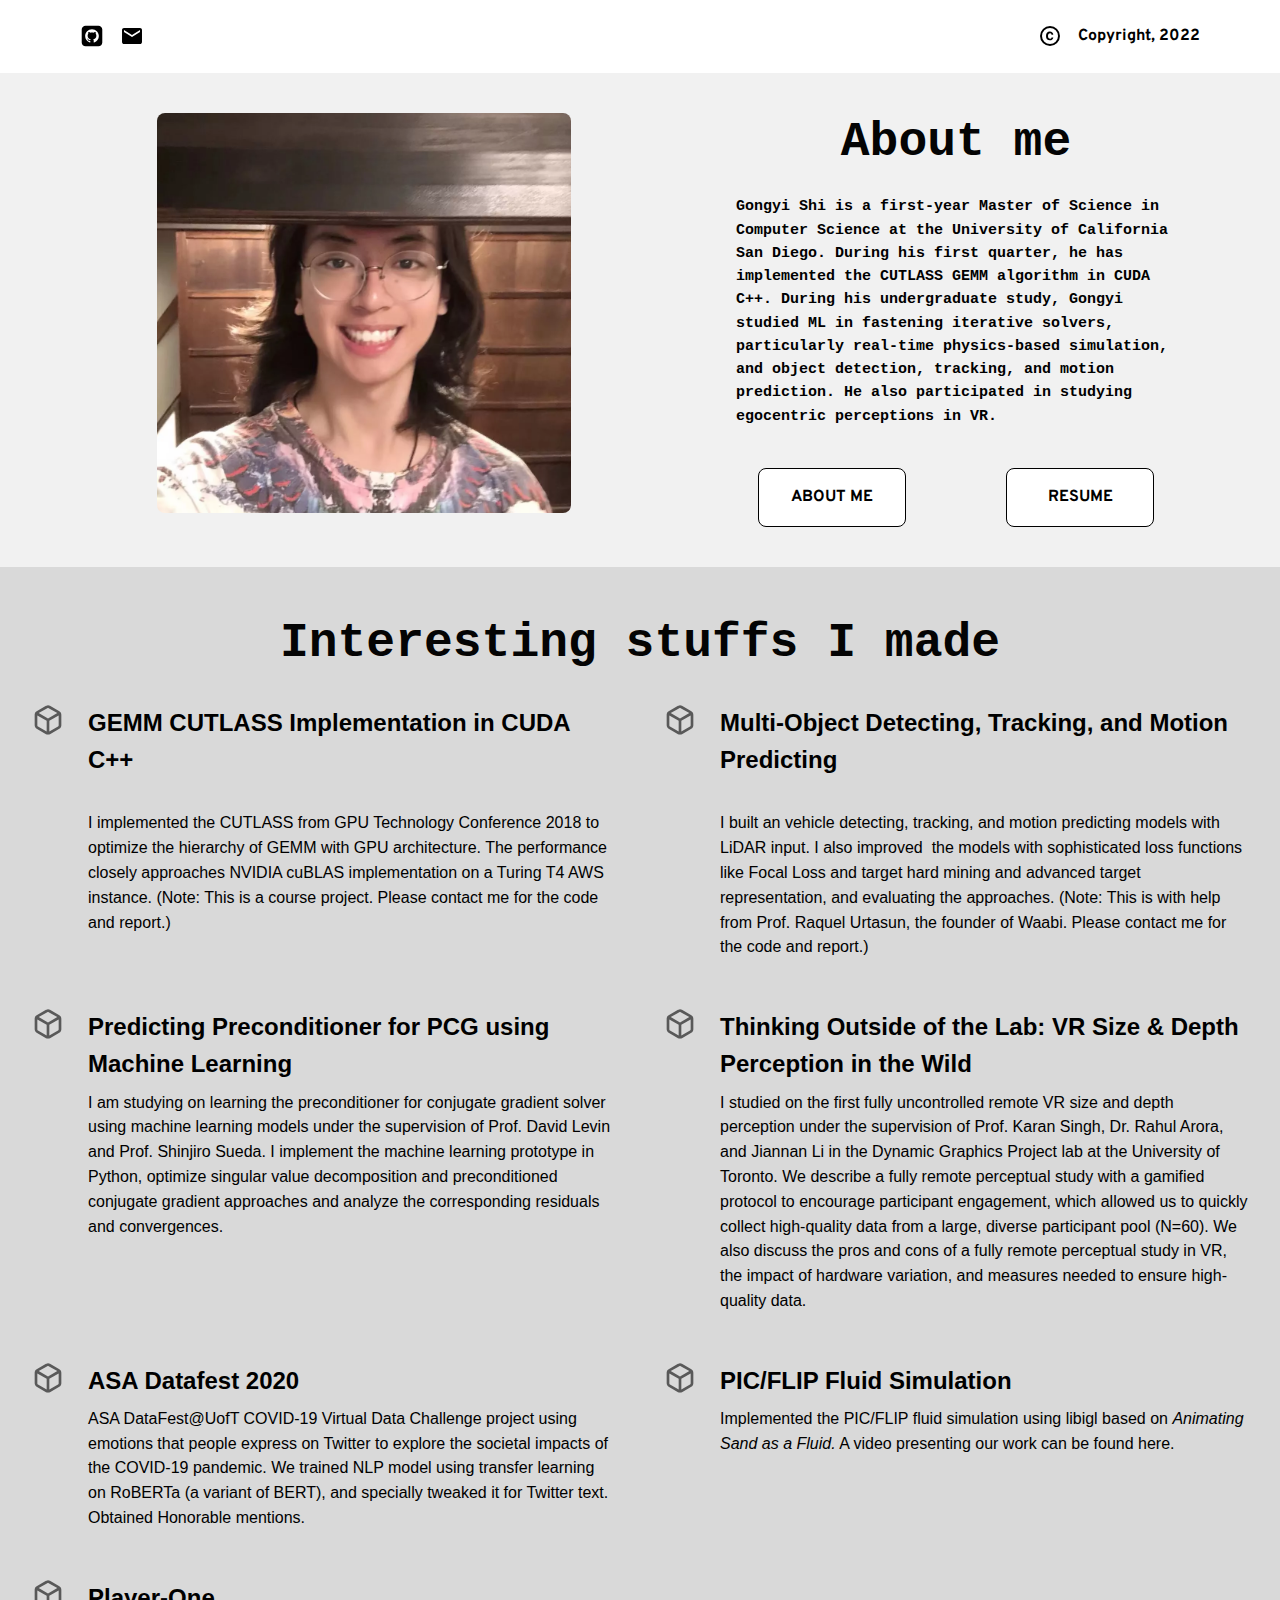
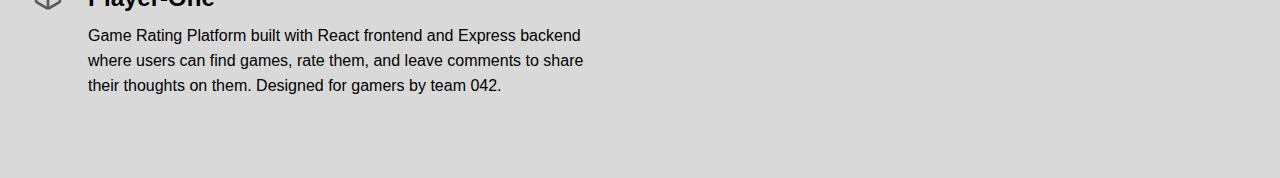
==== index.html @ 6ad854e3 "Update index.html" ====
<!DOCTYPE html>

<html lang="en">
  <head>
    <title>Gongyi Shi's Personal Site</title>
    <meta property="og:title" content="Gongyi Shi's Personal Site" />

    <meta name="viewport" content="width=device-width, initial-scale=1.0" />
    <meta charset="utf-8" />
    <meta property="twitter:card" content="summary_large_image" />
    <style>
      html {  line-height: 1.15;}body {  margin: 0;}* {  box-sizing: border-box;  border-width: 0;  border-style: solid;}p,li,ul,pre,div,h1,h2,h3,h4,h5,h6 {  margin: 0;  padding: 0;}button,input,optgroup,select,textarea {  font-family: inherit;  font-size: 100%;  line-height: 1.15;  margin: 0;}button,select {  text-transform: none;}button,[type="button"],[type="reset"],[type="submit"] {  -webkit-appearance: button;}button::-moz-focus-inner,[type="button"]::-moz-focus-inner,[type="reset"]::-moz-focus-inner,[type="submit"]::-moz-focus-inner {  border-style: none;  padding: 0;}button:-moz-focus,[type="button"]:-moz-focus,[type="reset"]:-moz-focus,[type="submit"]:-moz-focus {  outline: 1px dotted ButtonText;}a {  color: inherit;  text-decoration: inherit;}input {  padding: 2px 4px;}img {  display: block;}
    </style>
    <style>
      html {
        font-family: Arial;
        font-size: 16px;
      }

      body {
        font-weight: 400;
        font-style:normal;
        text-decoration: none;
        text-transform: none;
        letter-spacing: normal;
        line-height: 1.55;
        color: var(--dl-color-gray-black);
        background-color: var(--dl-color-gray-white);

      }
    </style>
    <link
      rel="stylesheet"
      href="https://fonts.googleapis.com/css2?family=Open+Sans:ital,wght@0,300;0,400;0,600;0,700;0,800;1,300;1,400;1,600;1,700;1,800&display=swap"
    />
    <link
      rel="stylesheet"
      href="https://fonts.googleapis.com/css2?family=Playfair+Display:ital,wght@0,400;0,500;0,600;0,700;0,800;0,900;1,400;1,500;1,600;1,700;1,800;1,900&display=swap"
    />
    <link
      rel="stylesheet"
      href="https://fonts.googleapis.com/css2?family=Overpass:ital,wght@0,100;0,200;0,300;0,400;0,600;0,700;0,800;0,900;1,100;1,200;1,300;1,400;1,600;1,700;1,800;1,900&display=swap"
    />
    <link rel="stylesheet" href="./style.css" />
  </head>
  <body>
    <div>
      <link href="./home.css" rel="stylesheet" />
      <div class="home-header-container">
        <div class="home-header">
          <div class="home-social-links">
            <a
              href="https://github.com/koichishi"
              target="_blank"
              rel="noreferrer noopener"
              class="home-link"
            >
              <svg viewBox="0 0 877.7142857142857 1024" class="home-icon">
                <path
                  d="M296.571 685.714v0c1.143-1.714 0.571-5.143-1.714-7.429-2.857-2.286-6.286-2.857-8-1.143-1.143 1.714-0.571 5.143 1.714 7.429 2.857 2.286 6.286 2.857 8 1.143zM280.571 662.286c-1.714-2.286-4.571-3.429-6.857-2.286-1.714 1.143-1.714 4.571 0 6.857 2.286 2.857 5.143 4 6.857 2.857v0c1.714-1.143 1.714-4.571 0-7.429zM257.143 639.429v0c0.571-1.143-0.571-3.429-2.857-4.571-1.714-0.571-4-0.571-4.571 1.143-1.143 1.714 0 3.429 2.286 4.571 2.286 0.571 4.571 0.571 5.143-1.143zM269.143 652.571v0c1.143-1.143 1.143-4-1.143-5.714-1.714-2.286-4.571-2.857-5.714-1.714-1.714 1.714-1.143 4 0.571 6.286 1.714 1.714 4.571 2.857 6.286 1.143zM318.286 695.429v0c0.571-2.286-1.714-5.143-5.143-6.286s-6.286 0-7.429 2.286c-0.571 2.286 1.714 5.143 5.143 6.286s6.286 0 7.429-2.286zM342.286 697.143v0c0-2.286-2.857-4.571-6.857-4.571-3.429 0-5.714 2.286-5.714 4.571s2.857 4.571 6.286 4.571 6.286-2.286 6.286-4.571zM364.571 693.143v0c-0.571-2.286-4-3.429-7.429-2.857s-5.714 2.857-5.143 5.143 3.429 4 6.857 3.429 5.714-3.429 5.714-5.714zM731.429 512c0-161.714-130.857-292.571-292.571-292.571s-292.571 130.857-292.571 292.571c0 129.143 84 238.857 200 277.714 14.857 2.857 20-6.286 20-14.286 0-6.857 0-29.714-0.571-54.286 0 0-81.143 17.714-98.286-34.857 0 0-13.143-33.714-32.571-42.286 0 0-26.286-18.286 2.286-18.286 0 0 28.571 2.286 44.571 30.286 25.714 45.143 68.571 32 85.143 24.571 2.857-18.857 10.286-32 18.857-39.429-65.143-7.429-133.714-32.571-133.714-144.571 0-32 11.429-57.714 30.286-78.286-2.857-7.429-13.143-37.143 2.857-77.714 24.571-7.429 80.571 30.286 80.571 30.286 23.429-6.857 48-9.714 73.143-9.714s49.714 2.857 73.143 9.714c0 0 56-37.714 80.571-30.286 16 40.571 5.714 70.286 2.857 77.714 18.857 20.571 30.286 46.286 30.286 78.286 0 112.571-68.571 137.143-133.714 144.571 10.286 9.143 20 26.857 20 54.286 0 38.857-0.571 70.286-0.571 80 0 8 5.143 17.143 20 14.286 116-38.857 200-148.571 200-277.714zM877.714 237.714v548.571c0 90.857-73.714 164.571-164.571 164.571h-548.571c-90.857 0-164.571-73.714-164.571-164.571v-548.571c0-90.857 73.714-164.571 164.571-164.571h548.571c90.857 0 164.571 73.714 164.571 164.571z"
                ></path>
              </svg>
            </a>
            <a
              href="mailto:gongyi.shi@mail.utoronto.ca?subject="
              class="home-link1"
            >
              <svg viewBox="0 0 1024 1024" class="home-icon">
                <path
                  d="M854 342v-86l-342 214-342-214v86l342 212zM854 170q34 0 59 26t25 60v512q0 34-25 60t-59 26h-684q-34 0-59-26t-25-60v-512q0-34 25-60t59-26h684z"
                ></path>
              </svg>
            </a>
          </div>
          <div class="home-copyright-container">
            <svg viewBox="0 0 1024 1024" class="home-icon4">
              <path
                d="M512 854q140 0 241-101t101-241-101-241-241-101-241 101-101 241 101 241 241 101zM512 86q176 0 301 125t125 301-125 301-301 125-301-125-125-301 125-301 301-125zM506 390q-80 0-80 116v12q0 116 80 116 30 0 50-17t20-43h76q0 50-44 88-42 36-102 36-80 0-122-48t-42-132v-12q0-82 40-128 48-54 124-54 66 0 104 38 42 42 42 98h-76q0-14-6-26-10-20-14-24-20-20-50-20z"
              ></path>
            </svg>
            <span class="anchor">Copyright, 2022</span>
          </div>
        </div>
      </div>
      <div class="home-container">
        <div class="home-hero">
          <div class="home-container2">
            <img
              alt="image"
              src="public/playground_assets/%E8%87%AA%E5%B7%B1-1500w.jpg"
              class="home-image"
            />
            <div class="home-hero-text-container">
              <h1 class="home-heading">About me</h1>
              <span class="home-text">
                <span>
                  Gongyi Shi is a first-year Master of Science in Computer
                  Science at the University of California San Diego. During his
                  first quarter, he has implemented the CUTLASS GEMM algorithm
                  in CUDA C++. During his undergraduate study, Gongyi studied 
                  ML in fastening iterative solvers, particularly real-time 
                  physics-based simulation, and object detection, tracking,
                  and motion prediction. He also participated in studying
                  egocentric perceptions in VR.
                </span>
              </span>
              <div class="home-cta-btn-container">
                <a href="aboutme.html" class="home-cta-btn button anchor">
                  ABOUT ME
                </a>
                <a href="resume.pdf" class="home-cta-btn button anchor">
                  RESUME
                </a>
              </div>
            </div>
          </div>
        </div>
        <div class="home-about">
          <div class="home-max-content-width-container">
            <div class="home-features">
              <h1 class="home-heading">Interesting stuffs I made</h1>
              <div class="home-container1">
                <div
                class="
                  feature-card22-feature-card feature-card22-root-class-name
                "
              >
                <svg viewBox="0 0 1024 1024" class="feature-card22-icon">
                  <path
                    d="M809.003 291.328l-297.003 171.819-297.003-171.819 275.456-157.397c4.779-2.731 9.899-4.48 15.147-5.333 9.301-1.451 18.987 0.128 27.904 5.291zM491.776 979.669c6.016 3.243 12.928 5.077 20.224 5.077 7.381 0 14.336-1.877 20.395-5.163 15.189-2.475 29.909-7.68 43.392-15.36l298.709-170.709c26.368-15.232 45.269-38.315 55.424-64.597 5.675-14.592 8.619-30.165 8.747-46.251v-341.333c0-20.395-4.821-39.723-13.397-56.917-0.939-3.029-2.219-5.973-3.883-8.832-1.963-3.371-4.267-6.357-6.912-8.96-1.323-1.835-2.731-3.669-4.139-5.419-9.813-12.203-21.845-22.528-35.456-30.507l-299.051-170.88c-26.027-15.019-55.467-19.84-83.328-15.531-15.531 2.432-30.507 7.637-44.288 15.488l-298.709 170.709c-16.341 9.429-29.824 21.888-40.149 36.267-2.56 2.56-4.864 5.547-6.784 8.832-1.664 2.901-2.987 5.888-3.925 8.96-1.707 3.456-3.243 6.955-4.608 10.496-5.632 14.635-8.576 30.208-8.704 45.995v341.632c0.043 30.293 10.581 58.197 28.331 80.128 9.813 12.203 21.845 22.528 35.456 30.507l299.051 170.88c13.824 7.979 28.587 13.099 43.605 15.445zM469.333 537.045v340.949l-277.12-158.336c-4.736-2.773-8.832-6.315-12.16-10.411-5.931-7.381-9.387-16.512-9.387-26.581v-318.379zM554.667 877.995v-340.949l298.667-172.757v318.379c-0.043 5.163-1.067 10.496-2.987 15.445-3.413 8.789-9.6 16.384-18.176 21.333z"
                  ></path>
                </svg>
                <div class="feature-card22-container">
                  <h2 class="feature-card22-text">
                    <span>
                      <a href="https://sites.google.com/eng.ucsd.edu/cse260fall2022/home", target="_blank">
                        GEMM CUTLASS Implementation in CUDA C++
                      </a>
                    </span>
                  </h2>
                  <span class="feature-card22-text1">
                    <span>
                      <br/>I implemented the CUTLASS from GPU Technology 
                      Conference 2018 to optimize the hierarchy of GEMM with GPU 
                      architecture. The performance closely approaches NVIDIA cuBLAS 
                      implementation on a Turing T4 AWS instance.
                      (Note: This is a course project. Please contact me for the 
                      code and report.)
                    </span>
                  </span>
                </div>
              </div>
                <div
                  class="
                    feature-card22-feature-card feature-card22-root-class-name
                  "
                >
                  <svg viewBox="0 0 1024 1024" class="feature-card22-icon">
                    <path
                      d="M809.003 291.328l-297.003 171.819-297.003-171.819 275.456-157.397c4.779-2.731 9.899-4.48 15.147-5.333 9.301-1.451 18.987 0.128 27.904 5.291zM491.776 979.669c6.016 3.243 12.928 5.077 20.224 5.077 7.381 0 14.336-1.877 20.395-5.163 15.189-2.475 29.909-7.68 43.392-15.36l298.709-170.709c26.368-15.232 45.269-38.315 55.424-64.597 5.675-14.592 8.619-30.165 8.747-46.251v-341.333c0-20.395-4.821-39.723-13.397-56.917-0.939-3.029-2.219-5.973-3.883-8.832-1.963-3.371-4.267-6.357-6.912-8.96-1.323-1.835-2.731-3.669-4.139-5.419-9.813-12.203-21.845-22.528-35.456-30.507l-299.051-170.88c-26.027-15.019-55.467-19.84-83.328-15.531-15.531 2.432-30.507 7.637-44.288 15.488l-298.709 170.709c-16.341 9.429-29.824 21.888-40.149 36.267-2.56 2.56-4.864 5.547-6.784 8.832-1.664 2.901-2.987 5.888-3.925 8.96-1.707 3.456-3.243 6.955-4.608 10.496-5.632 14.635-8.576 30.208-8.704 45.995v341.632c0.043 30.293 10.581 58.197 28.331 80.128 9.813 12.203 21.845 22.528 35.456 30.507l299.051 170.88c13.824 7.979 28.587 13.099 43.605 15.445zM469.333 537.045v340.949l-277.12-158.336c-4.736-2.773-8.832-6.315-12.16-10.411-5.931-7.381-9.387-16.512-9.387-26.581v-318.379zM554.667 877.995v-340.949l298.667-172.757v318.379c-0.043 5.163-1.067 10.496-2.987 15.445-3.413 8.789-9.6 16.384-18.176 21.333z"
                    ></path>
                  </svg>
                  <div class="feature-card22-container">
                    <h2 class="feature-card22-text">
                      <span>
                        <a href="http://www.cs.toronto.edu/~urtasun/courses/CSC490H1/CSC490H1_Winter22.html#introduction/", target="_blank">
                          ​Multi-Object Detecting, Tracking, and Motion Predicting
                        </a>
                      </span>
                    </h2>
                    <span class="feature-card22-text1">
                      <span>
                        <br/>​I built an vehicle detecting, tracking, and motion 
                        predicting models with LiDAR input. I also improved 
                        the models with sophisticated loss functions like Focal 
                        Loss and target hard mining and advanced target 
                        representation, and evaluating the approaches.
                        (Note: This is with help from Prof. Raquel Urtasun, the 
                        founder of Waabi. Please contact me for the code and report.)
                      </span>
                    </span>
                  </div>
                </div>
                <div
                  class="
                    feature-card22-feature-card feature-card22-root-class-name
                  "
                >
                  <svg viewBox="0 0 1024 1024" class="feature-card22-icon">
                    <path
                      d="M809.003 291.328l-297.003 171.819-297.003-171.819 275.456-157.397c4.779-2.731 9.899-4.48 15.147-5.333 9.301-1.451 18.987 0.128 27.904 5.291zM491.776 979.669c6.016 3.243 12.928 5.077 20.224 5.077 7.381 0 14.336-1.877 20.395-5.163 15.189-2.475 29.909-7.68 43.392-15.36l298.709-170.709c26.368-15.232 45.269-38.315 55.424-64.597 5.675-14.592 8.619-30.165 8.747-46.251v-341.333c0-20.395-4.821-39.723-13.397-56.917-0.939-3.029-2.219-5.973-3.883-8.832-1.963-3.371-4.267-6.357-6.912-8.96-1.323-1.835-2.731-3.669-4.139-5.419-9.813-12.203-21.845-22.528-35.456-30.507l-299.051-170.88c-26.027-15.019-55.467-19.84-83.328-15.531-15.531 2.432-30.507 7.637-44.288 15.488l-298.709 170.709c-16.341 9.429-29.824 21.888-40.149 36.267-2.56 2.56-4.864 5.547-6.784 8.832-1.664 2.901-2.987 5.888-3.925 8.96-1.707 3.456-3.243 6.955-4.608 10.496-5.632 14.635-8.576 30.208-8.704 45.995v341.632c0.043 30.293 10.581 58.197 28.331 80.128 9.813 12.203 21.845 22.528 35.456 30.507l299.051 170.88c13.824 7.979 28.587 13.099 43.605 15.445zM469.333 537.045v340.949l-277.12-158.336c-4.736-2.773-8.832-6.315-12.16-10.411-5.931-7.381-9.387-16.512-9.387-26.581v-318.379zM554.667 877.995v-340.949l298.667-172.757v318.379c-0.043 5.163-1.067 10.496-2.987 15.445-3.413 8.789-9.6 16.384-18.176 21.333z"
                    ></path>
                  </svg>
                  <div class="feature-card22-container">
                    <h2 class="feature-card22-text">
                      <span>
                        ​Predicting Preconditioner for PCG using Machine
                        Learning
                      </span>
                    </h2>
                    <span class="feature-card22-text1">
                      <span>
                        I am studying on learning the preconditioner for
                        conjugate gradient solver using machine learning models
                        under the supervision of Prof. David Levin and Prof.
                        Shinjiro Sueda. I implement the machine learning
                        prototype in Python, optimize singular value
                        decomposition and preconditioned conjugate gradient
                        approaches and analyze the corresponding residuals and
                        convergences.
                      </span>
                    </span>
                  </div>
                </div>
                <div
                  class="
                    feature-card22-feature-card feature-card22-root-class-name
                  "
                >
                  <svg viewBox="0 0 1024 1024" class="feature-card22-icon">
                    <path
                      d="M809.003 291.328l-297.003 171.819-297.003-171.819 275.456-157.397c4.779-2.731 9.899-4.48 15.147-5.333 9.301-1.451 18.987 0.128 27.904 5.291zM491.776 979.669c6.016 3.243 12.928 5.077 20.224 5.077 7.381 0 14.336-1.877 20.395-5.163 15.189-2.475 29.909-7.68 43.392-15.36l298.709-170.709c26.368-15.232 45.269-38.315 55.424-64.597 5.675-14.592 8.619-30.165 8.747-46.251v-341.333c0-20.395-4.821-39.723-13.397-56.917-0.939-3.029-2.219-5.973-3.883-8.832-1.963-3.371-4.267-6.357-6.912-8.96-1.323-1.835-2.731-3.669-4.139-5.419-9.813-12.203-21.845-22.528-35.456-30.507l-299.051-170.88c-26.027-15.019-55.467-19.84-83.328-15.531-15.531 2.432-30.507 7.637-44.288 15.488l-298.709 170.709c-16.341 9.429-29.824 21.888-40.149 36.267-2.56 2.56-4.864 5.547-6.784 8.832-1.664 2.901-2.987 5.888-3.925 8.96-1.707 3.456-3.243 6.955-4.608 10.496-5.632 14.635-8.576 30.208-8.704 45.995v341.632c0.043 30.293 10.581 58.197 28.331 80.128 9.813 12.203 21.845 22.528 35.456 30.507l299.051 170.88c13.824 7.979 28.587 13.099 43.605 15.445zM469.333 537.045v340.949l-277.12-158.336c-4.736-2.773-8.832-6.315-12.16-10.411-5.931-7.381-9.387-16.512-9.387-26.581v-318.379zM554.667 877.995v-340.949l298.667-172.757v318.379c-0.043 5.163-1.067 10.496-2.987 15.445-3.413 8.789-9.6 16.384-18.176 21.333z"
                    ></path>
                  </svg>
                  <div class="feature-card22-container">
                    <h2 class="feature-card22-text">
                      <span>
                        <a href="https://arxiv.org/abs/2105.00584", target="_blank">
                          Thinking Outside of the Lab: VR Size & Depth Perception
                        in the Wild
                        </a>
                      </span>
                    </h2>
                    <span class="feature-card22-text1">
                      <span>
                        I studied on the first fully
                        uncontrolled remote VR size and depth perception under
                        the supervision of Prof. Karan Singh, Dr. Rahul Arora,
                        and Jiannan Li in the Dynamic Graphics Project lab at
                        the University of Toronto. We describe a fully remote
                        perceptual study with a gamified protocol to encourage
                        participant engagement, which allowed us to quickly
                        collect high-quality data from a large, diverse
                        participant pool (N=60). We also discuss the pros and
                        cons of a fully remote perceptual study in VR, the
                        impact of hardware variation, and measures needed to
                        ensure high-quality data.
                      </span>
                    </span>
                  </div>
                </div>
                <div
                  class="
                    feature-card22-feature-card feature-card22-root-class-name
                  "
                >
                  <svg viewBox="0 0 1024 1024" class="feature-card22-icon">
                    <path
                      d="M809.003 291.328l-297.003 171.819-297.003-171.819 275.456-157.397c4.779-2.731 9.899-4.48 15.147-5.333 9.301-1.451 18.987 0.128 27.904 5.291zM491.776 979.669c6.016 3.243 12.928 5.077 20.224 5.077 7.381 0 14.336-1.877 20.395-5.163 15.189-2.475 29.909-7.68 43.392-15.36l298.709-170.709c26.368-15.232 45.269-38.315 55.424-64.597 5.675-14.592 8.619-30.165 8.747-46.251v-341.333c0-20.395-4.821-39.723-13.397-56.917-0.939-3.029-2.219-5.973-3.883-8.832-1.963-3.371-4.267-6.357-6.912-8.96-1.323-1.835-2.731-3.669-4.139-5.419-9.813-12.203-21.845-22.528-35.456-30.507l-299.051-170.88c-26.027-15.019-55.467-19.84-83.328-15.531-15.531 2.432-30.507 7.637-44.288 15.488l-298.709 170.709c-16.341 9.429-29.824 21.888-40.149 36.267-2.56 2.56-4.864 5.547-6.784 8.832-1.664 2.901-2.987 5.888-3.925 8.96-1.707 3.456-3.243 6.955-4.608 10.496-5.632 14.635-8.576 30.208-8.704 45.995v341.632c0.043 30.293 10.581 58.197 28.331 80.128 9.813 12.203 21.845 22.528 35.456 30.507l299.051 170.88c13.824 7.979 28.587 13.099 43.605 15.445zM469.333 537.045v340.949l-277.12-158.336c-4.736-2.773-8.832-6.315-12.16-10.411-5.931-7.381-9.387-16.512-9.387-26.581v-318.379zM554.667 877.995v-340.949l298.667-172.757v318.379c-0.043 5.163-1.067 10.496-2.987 15.445-3.413 8.789-9.6 16.384-18.176 21.333z"
                    ></path>
                  </svg>
                  <div class="feature-card22-container">
                    <h2 class="feature-card22-text">
                      <span>​
                        <a href="https://github.com/DataFestUofT/submit-project-team-zeroloss", target="_blank">
                          ASA Datafest 2020
                        </a>
                      </span>
                    </h2>
                    <span class="feature-card22-text1">
                      <span>
                        ASA DataFest@UofT COVID-19 Virtual Data
                        Challenge project using emotions that people express on
                        Twitter to explore the societal impacts of the COVID-19
                        pandemic. We trained NLP model using transfer learning
                        on RoBERTa (a variant of BERT), and specially tweaked it
                        for Twitter text. Obtained Honorable mentions.
                      </span>
                    </span>
                  </div>
                </div>
                <div
                class="
                  feature-card22-feature-card feature-card22-root-class-name
                "
                >
                  <svg viewBox="0 0 1024 1024" class="feature-card22-icon">
                    <path
                      d="M809.003 291.328l-297.003 171.819-297.003-171.819 275.456-157.397c4.779-2.731 9.899-4.48 15.147-5.333 9.301-1.451 18.987 0.128 27.904 5.291zM491.776 979.669c6.016 3.243 12.928 5.077 20.224 5.077 7.381 0 14.336-1.877 20.395-5.163 15.189-2.475 29.909-7.68 43.392-15.36l298.709-170.709c26.368-15.232 45.269-38.315 55.424-64.597 5.675-14.592 8.619-30.165 8.747-46.251v-341.333c0-20.395-4.821-39.723-13.397-56.917-0.939-3.029-2.219-5.973-3.883-8.832-1.963-3.371-4.267-6.357-6.912-8.96-1.323-1.835-2.731-3.669-4.139-5.419-9.813-12.203-21.845-22.528-35.456-30.507l-299.051-170.88c-26.027-15.019-55.467-19.84-83.328-15.531-15.531 2.432-30.507 7.637-44.288 15.488l-298.709 170.709c-16.341 9.429-29.824 21.888-40.149 36.267-2.56 2.56-4.864 5.547-6.784 8.832-1.664 2.901-2.987 5.888-3.925 8.96-1.707 3.456-3.243 6.955-4.608 10.496-5.632 14.635-8.576 30.208-8.704 45.995v341.632c0.043 30.293 10.581 58.197 28.331 80.128 9.813 12.203 21.845 22.528 35.456 30.507l299.051 170.88c13.824 7.979 28.587 13.099 43.605 15.445zM469.333 537.045v340.949l-277.12-158.336c-4.736-2.773-8.832-6.315-12.16-10.411-5.931-7.381-9.387-16.512-9.387-26.581v-318.379zM554.667 877.995v-340.949l298.667-172.757v318.379c-0.043 5.163-1.067 10.496-2.987 15.445-3.413 8.789-9.6 16.384-18.176 21.333z"
                    ></path>
                  </svg>
                  <div class="feature-card22-container">
                    <h2 class="feature-card22-text">
                      <span>
                        <a href="https://github.com/koichishi/FluidSim/", target="_blank">
                          PIC/FLIP Fluid Simulation 
                        </a>
                      </span>
                    </h2>
                    <span class="feature-card22-text1">
                      <span>
                        Implemented the PIC/FLIP fluid simulation using libigl based on 
                        <a href="https://www.cs.ubc.ca/~rbridson/docs/zhu-siggraph05-sandfluid.pdf", target="_blank">
                          <em>Animating Sand as a Fluid.</em>
                        </a>
                        A video presenting our work can be found 
                      <a href="https://www.dropbox.com/s/6ewmlhst6lxcsgc/FLUID_SIM_PRESENTATION.mp4?dl=0", target="_blank">
                        here.
                      </a>
                      </span>
                    </span>
                  </div>
                </div>
                <div
                class="
                  feature-card22-feature-card feature-card22-root-class-name
                "
                >
                  <svg viewBox="0 0 1024 1024" class="feature-card22-icon">
                    <path
                      d="M809.003 291.328l-297.003 171.819-297.003-171.819 275.456-157.397c4.779-2.731 9.899-4.48 15.147-5.333 9.301-1.451 18.987 0.128 27.904 5.291zM491.776 979.669c6.016 3.243 12.928 5.077 20.224 5.077 7.381 0 14.336-1.877 20.395-5.163 15.189-2.475 29.909-7.68 43.392-15.36l298.709-170.709c26.368-15.232 45.269-38.315 55.424-64.597 5.675-14.592 8.619-30.165 8.747-46.251v-341.333c0-20.395-4.821-39.723-13.397-56.917-0.939-3.029-2.219-5.973-3.883-8.832-1.963-3.371-4.267-6.357-6.912-8.96-1.323-1.835-2.731-3.669-4.139-5.419-9.813-12.203-21.845-22.528-35.456-30.507l-299.051-170.88c-26.027-15.019-55.467-19.84-83.328-15.531-15.531 2.432-30.507 7.637-44.288 15.488l-298.709 170.709c-16.341 9.429-29.824 21.888-40.149 36.267-2.56 2.56-4.864 5.547-6.784 8.832-1.664 2.901-2.987 5.888-3.925 8.96-1.707 3.456-3.243 6.955-4.608 10.496-5.632 14.635-8.576 30.208-8.704 45.995v341.632c0.043 30.293 10.581 58.197 28.331 80.128 9.813 12.203 21.845 22.528 35.456 30.507l299.051 170.88c13.824 7.979 28.587 13.099 43.605 15.445zM469.333 537.045v340.949l-277.12-158.336c-4.736-2.773-8.832-6.315-12.16-10.411-5.931-7.381-9.387-16.512-9.387-26.581v-318.379zM554.667 877.995v-340.949l298.667-172.757v318.379c-0.043 5.163-1.067 10.496-2.987 15.445-3.413 8.789-9.6 16.384-18.176 21.333z"
                    ></path>
                  </svg>
                  <div class="feature-card22-container">
                    <h2 class="feature-card22-text">
                      <span>
                        <a href="https://github.com/tingfengx/player-one/", target="_blank">
                          Player-One
                        </a>
                      </span>
                    </h2>
                    <span class="feature-card22-text1">
                      <span>
                        Game Rating Platform built with React frontend and Express backend where users 
                        can find games, rate them, and leave comments to share their thoughts on them. 
                        Designed for gamers by team 042.
                      </span>
                    </span>
                  </div>
                </div>
              </div>
            </div>
          </div>
        </div>
      </div>
    </div>
  </body>
</html>
---- style.css ----
:root {
  --dl-color-gray-500: #595959;
  --dl-color-gray-700: #999999;
  --dl-color-gray-800: #cbcbcbff;
  --dl-color-gray-900: #D9D9D9;
  --dl-color-danger-300: #A22020;
  --dl-color-danger-500: #BF2626;
  --dl-color-danger-700: #E14747;
  --dl-color-gray-black: #000000;
  --dl-color-gray-white: #FFFFFF;
  --dl-space-space-unit: 8px;
  --dl-color-primary-100: #003EB3;
  --dl-color-primary-300: #0074F0;
  --dl-color-primary-500: #14A9FF;
  --dl-color-primary-700: #85DCFF;
  --dl-color-success-300: #199033;
  --dl-color-success-500: #32A94C;
  --dl-color-success-700: #4CC366;
  --dl-radius-radius-round: 50%;
  --dl-size-size-maxcontent: 1414px;
  --dl-space-space-halfunit: 4px;
  --dl-space-space-tenunits: 80px;
  --dl-radius-radius-radius2: 2px;
  --dl-radius-radius-radius4: 4px;
  --dl-radius-radius-radius8: 8px;
  --dl-space-space-fiveunits: 40px;
  --dl-space-space-fourunits: 32px;
  --dl-space-space-doubleunit: 16px;
  --dl-space-space-tripleunit: 24px;
}
.teleport-show {
  display: flex !important;
}
.list {
  width: 100%;
  margin: 1em 0px 1em 0px;
  display: block;
  padding: 0px 0px 0px 1.5rem;
  list-style-type: none;
  list-style-position: outside;
}
.button {
  color: var(--dl-color-gray-black);
  display: inline-block;
  padding: 0.5rem 1rem;
  font-family: Arial;
  border-color: var(--dl-color-gray-black);
  border-width: 1px;
  border-radius: 4px;
  background-color: var(--dl-color-gray-white);
}
.list-item {
  display: list-item;
}
.textarea {
  color: var(--dl-color-gray-black);
  cursor: auto;
  padding: 0.5rem;
  font-family: Arial;
  border-color: var(--dl-color-gray-black);
  border-width: 1px;
  border-radius: 4px;
  background-color: var(--dl-color-gray-white);
}
.input {
  color: var(--dl-color-gray-black);
  cursor: auto;
  padding: 0.5rem 1rem;
  font-family: Arial;
  border-color: var(--dl-color-gray-black);
  border-width: 1px;
  border-radius: 4px;
  background-color: var(--dl-color-gray-white);
}
.section-Text {
  font-size: 18px;
  font-family: Playfair Display;
  font-weight: 600;
  line-height: 1.55;
  letter-spacing: 2;
  text-transform: none;
  text-decoration: none;
}
.card-Text {
  font-size: 16px;
  font-style: normal;
  font-family: Playfair Display;
  font-weight: 400;
  line-height: 1.55;
  letter-spacing: 1;
  text-transform: none;
  text-decoration: none;
}
.content {
  font-size: 16px;
  font-family: Arial;
  font-weight: 400;
  line-height: 1.55;
  text-transform: none;
  text-decoration: none;
}
.card-Heading {
  font-size: 24px;
  font-style: normal;
  font-family: Overpass;
  font-weight: 700;
  line-height: 1.55;
  text-transform: none;
  text-decoration: none;
}
.anchor {
  font-size: 16px;
  font-family: Overpass;
  font-weight: 700;
  line-height: 1.55;
  text-transform: capitalize;
  text-decoration: none;
}
.navbar-Link {
  font-size: 24px;
  font-family: Overpass;
  font-weight: 700;
  line-height: 1.55;
  text-transform: none;
  text-decoration: none;
}
.section-Heading {
  font-size: 48px;
  font-family: Overpass;
  font-weight: 900;
  line-height: 1.22;
  text-transform: none;
  text-decoration: none;
}
---- home.css ----
.feature-card22-feature-card {
  width: 100%;
  display: flex;
  padding: var(--dl-space-space-unit);
  position: relative;
  align-items: flex-start;
  flex-direction: row;
  justify-content: flex-start;
}
.feature-card22-icon {
  fill: var(--dl-color-gray-500);
  width: 2rem;
  height: 2rem;
  flex-shrink: 0;
  margin-right: 24px;
}
.feature-card22-container {
  display: flex;
  align-items: flex-start;
  flex-direction: column;
  justify-content: flex-start;
}
.feature-card22-text {
  font-weight: 600;
  margin-bottom: var(--dl-space-space-unit);
}
.feature-card22-text1 {
  list-style-type: disc;
  list-style-image: none;
  list-style-position: outside;
}




@media(max-width: 767px) {
  .feature-card22-feature-card {
    flex-direction: row;
  }
  .feature-card22-container {
    flex-direction: column;
  }
}
@media(max-width: 479px) {
  .feature-card22-container {
    flex-direction: column;
  }
}

.home-container {
  width: 100%;
  height: auto;
  display: flex;
  min-height: 100vh;
  align-items: center;
  flex-direction: column;
}
.home-section-separator {
  width: 100%;
  height: 1px;
  display: flex;
  margin-top: var(--dl-space-space-tenunits);
  align-items: flex-start;
  flex-direction: column;
  background-color: var(--dl-color-gray-900);
}
.home-section-separator1 {
  width: 100%;
  height: 1px;
  display: flex;
  align-items: flex-start;
  flex-direction: column;
  background-color: var(--dl-color-gray-900);
}
.home-hero {
  width: 100%;
  display: flex;
  position: relative;
  /* max-width: var(--dl-size-size-maxcontent); */
  align-self: center;
  align-items: center;
  padding-top: var(--dl-space-space-fiveunits);
  padding-left: var(--dl-space-space-tenunits);
  padding-right: var(--dl-space-space-tenunits);
  flex-direction: row;
  padding-bottom: var(--dl-space-space-fiveunits);
  background-color: #f1f1f1;
  justify-content: center;
}
.home-image {
  width: 414px;
  height: 400px;
  align-self: flex-start;
  object-fit: cover;
  border-radius: var(--dl-radius-radius-radius8);
  margin-left: auto;
  margin-right: auto;
}
.home-hero-text-container {

  display: flex;
  align-self: flex-start;
  align-items: flex-start;
  padding-left: var(--dl-space-space-tenunits);
  flex-direction: column;
  justify-content: flex-start;
}
.home-heading {
  color: #040404;
  font-size: 48px;
  align-self: center;
  font-family: monospace;
  font-weight: 900;
  line-height: 1.22;
  margin-bottom: var(--dl-space-space-tripleunit);
  text-transform: none;
  text-decoration: none;
}
.home-text {
  color: var(--dl-color-gray-black);
  font-size: 15px;
  font-family: monospace;
  width: 100%;
  font-weight: 600;
  line-height: 1.55;
  margin-bottom: var(--dl-space-space-fiveunits);
  letter-spacing: 2;
  text-transform: none;
  text-decoration: none;
}
.home-cta-btn-container {
  display: flex;
  align-items: flex-start;
  flex-direction: row;
  justify-content: flex-end;
  display: grid;
  grid-gap: 100px;
  grid-template-columns: 1fr 1fr;
  align-self: center;
}
.home-cta-btn {
  color: var(--dl-color-gray-black);
  align-self: flex-end;
  text-align: center;
  padding-top: var(--dl-space-space-doubleunit);
  padding-left: var(--dl-space-space-fourunits);
  border-radius: var(--dl-radius-radius-radius8);
  padding-right: var(--dl-space-space-fourunits);
  padding-bottom: var(--dl-space-space-doubleunit);
  text-decoration: none;
  background-color: var(--dl-color-gray-white);
}
.home-about {
  width: 100%;
  display: flex;
  align-items: center;
  padding-top: var(--dl-space-space-fourunits);
  flex-direction: column;
  padding-bottom: var(--dl-space-space-fourunits);
  justify-content: center;
  background-color: var(--dl-color-gray-900);
}
.home-max-content-width-container {
  width: 100%;
  display: flex;
  max-width: var(--dl-size-size-maxcontent);
  margin-top: 15px;
  align-items: center;
  padding-top: 0px;
  padding-left: var(--dl-space-space-tripleunit);
  margin-bottom: 0px;
  padding-right: var(--dl-space-space-tripleunit);
  flex-direction: column;
  padding-bottom: var(--dl-space-space-fiveunits);
}
.home-content-container {
  border: 2px dashed rgba(120, 120, 120, 0.4);
  display: flex;
  align-items: flex-start;
  margin-bottom: var(--dl-space-space-fourunits);
  flex-direction: row;
  justify-content: center;
}
.home-features {
  width: 100%;
  display: flex;
  padding: 0px;
  max-width: 1400px;
  flex-direction: column;
}
.home-container1 {
  width: 100%;
  display: grid;
  grid-gap: 32px;
  grid-template-columns: 1fr 1fr;
}
.home-container2 {
  max-width: var(--dl-size-size-maxcontent);
  width: 100%;
  display: grid;
  grid-gap: 32px;
  grid-template-columns: 1fr 1fr;
  padding-right: var(--dl-space-space-tripleunit);
  padding-left: var(--dl-space-space-tripleunit);

}
.home-section-separator2 {
  width: 100%;
  height: 1px;
  display: flex;
  align-items: flex-start;
  flex-direction: column;
  background-color: var(--dl-color-gray-900);
}
.home-section-separator3 {
  width: 100%;
  height: 1px;
  display: flex;
  align-items: flex-start;
  flex-direction: column;
  background-color: var(--dl-color-gray-900);
}
.home-section-separator4 {
  width: 100%;
  height: 1px;
  display: flex;
  align-items: flex-start;
  flex-direction: column;
  background-color: var(--dl-color-gray-900);
}
.home-section-separator5 {
  width: 100%;
  height: 1px;
  display: flex;
  align-items: flex-start;
  flex-direction: column;
  background-color: var(--dl-color-gray-900);
}
.home-subscribe {
  width: 100%;
  border: 2px dashed rgba(120, 120, 120, 0.4);
  display: flex;
  align-items: center;
  flex-direction: row;
  justify-content: flex-start;
}
.home-section-separator6 {
  width: 100%;
  height: 1px;
  display: flex;
  align-items: flex-start;
  flex-direction: column;
  background-color: var(--dl-color-gray-900);
}
.home-header-container {
  width: 100%;
  display: flex;
  align-items: center;
  flex-direction: column;
  justify-content: center;
  background-color: var(--dl-color-gray-white);
}
.home-header {
  padding-left: var(--dl-space-space-tenunits);
  padding-right: var(--dl-space-space-tenunits);
  width: 100%;
  display: flex;
  max-width: var(--dl-size-size-maxcontent);
  align-items: center;
  padding-top: var(--dl-space-space-tripleunit);
  flex-direction: row;
  padding-bottom: var(--dl-space-space-tripleunit);
  justify-content: space-between;
}
.home-social-links {
  display: flex;
  position: relative;
  align-items: flex-start;
  flex-direction: row;
}
.home-link {
  display: contents;
}
.home-icon {
  width: 24px;
  height: 24px;
  margin-right: var(--dl-space-space-doubleunit);
  text-decoration: none;
}
.home-link1 {
  display: contents;
}
.home-copyright-container {
  display: flex;
  align-items: center;
  flex-direction: row;
}
.home-icon4 {
  width: 24px;
  height: 24px;
  margin-right: var(--dl-space-space-doubleunit);
}
@media(max-width: 991px) {
  .home-hero {
    width: 100%;
    align-items: center;
    flex-direction: column;
    justify-content: center;
  }
  .home-image {
    width: 100%;
  }
  .home-hero-text-container {
    width: 80%;
    align-items: center;
    padding-left: 0px;
    margin-bottom: var(--dl-space-space-fourunits);
  }
  .home-cta-btn-container {
    grid-template-columns: 1fr;
  }
}
@media(max-width: 767px) {
  .home-content-container {
    flex-wrap: wrap;
    align-items: flex-start;
    justify-content: center;
  }
  .home-features {
    padding-left: 32px;
    padding-right: 32px;
  }
  .home-container1 {
    grid-template-columns: 1fr;
  }
  .home-container2 {
    grid-template-columns: 1fr;
  }
}
@media(max-width: 479px) {
  .home-hero-text-container {
    width: 100%;
    grid-template-columns: 1fr;
  }
  .home-features {
    padding-top: 32px;
    padding-left: var(--dl-space-space-unit);
    padding-right: var(--dl-space-space-unit);
    padding-bottom: 32px;
  }
}
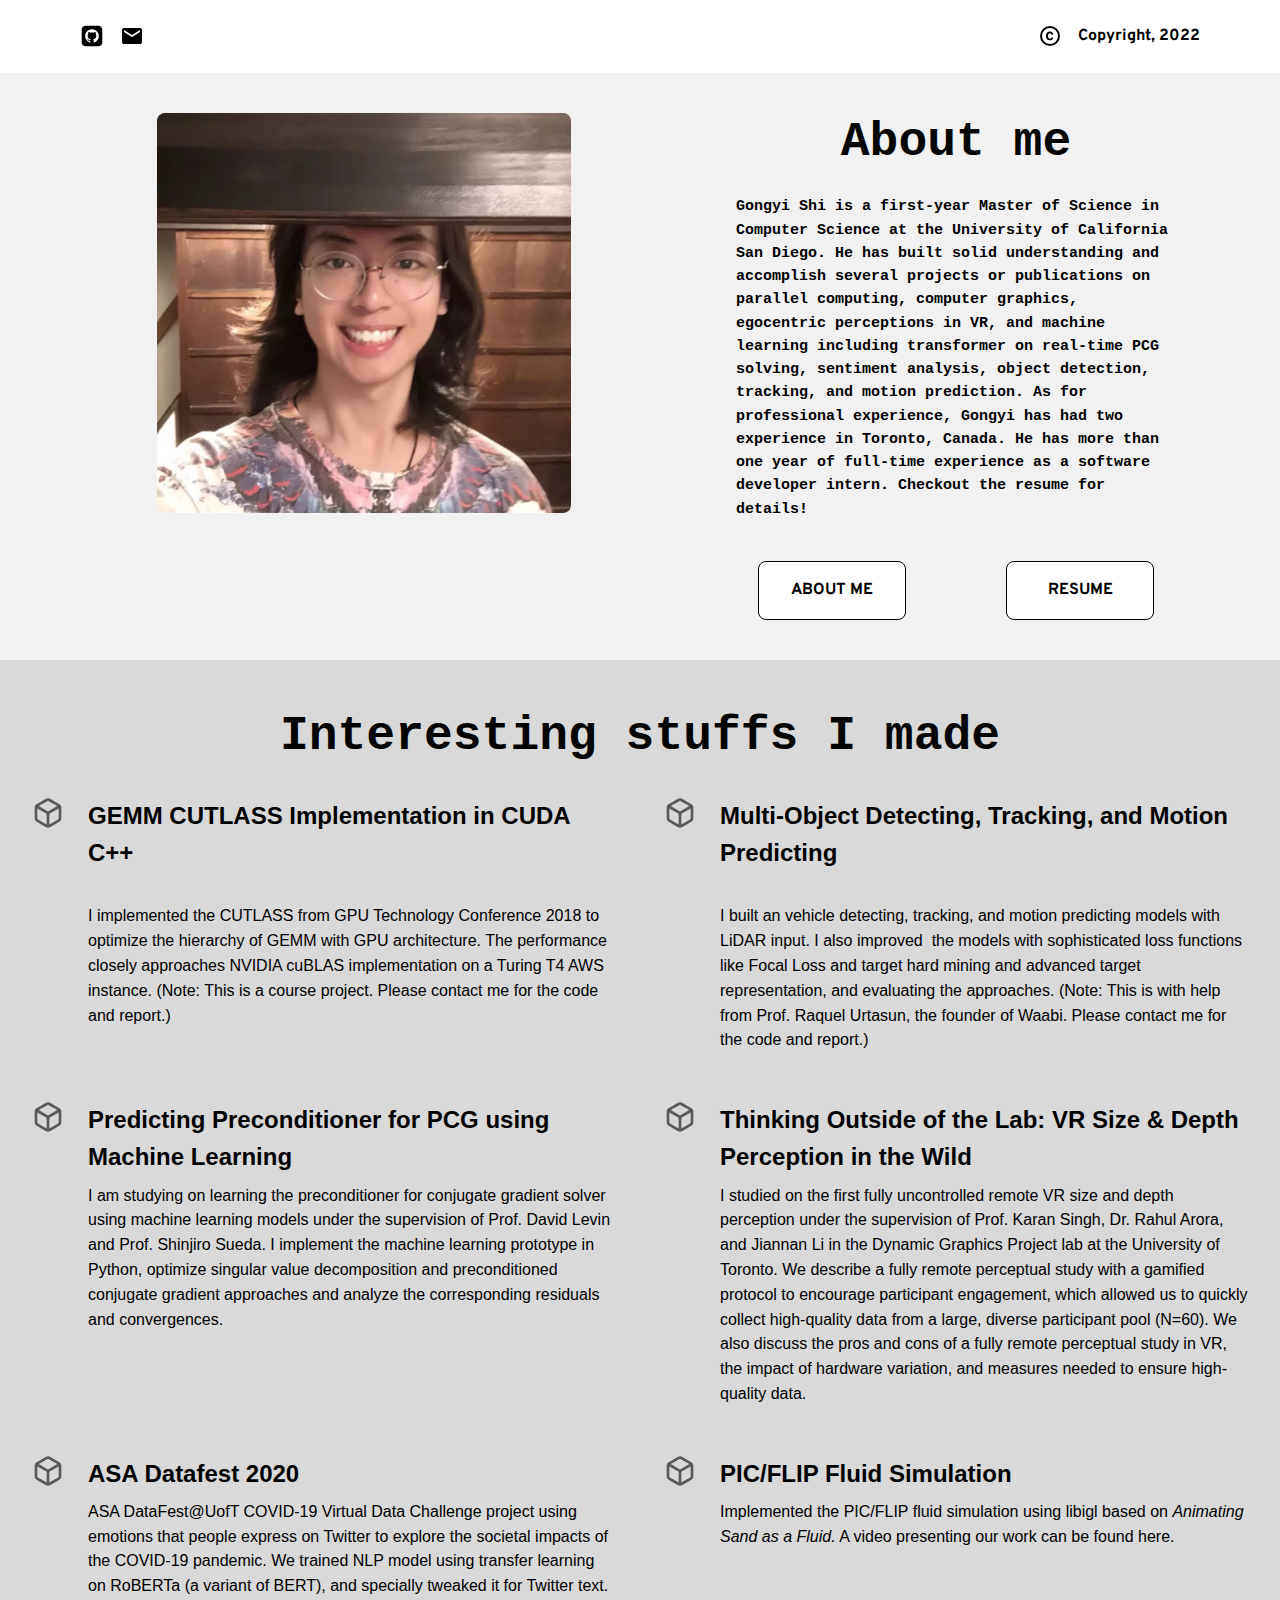
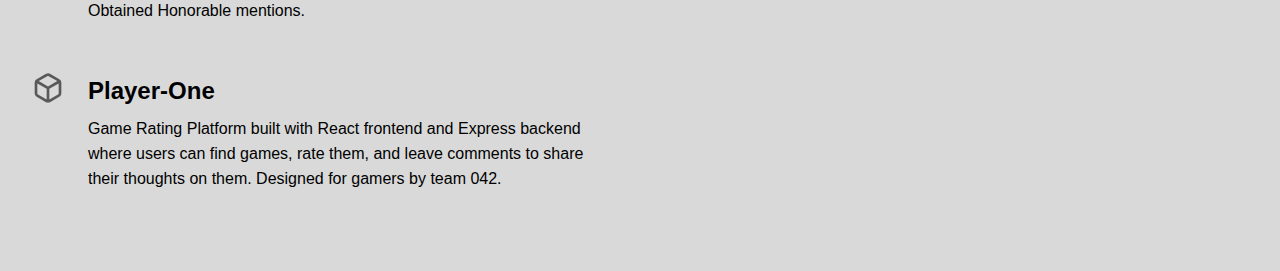
==== commit b831eb6d: "Update index.html" ====
--- a/index.html
+++ b/index.html
@@ -95,13 +95,18 @@
               <span class="home-text">
                 <span>
                   Gongyi Shi is a first-year Master of Science in Computer
-                  Science at the University of California San Diego. During his
-                  first quarter, he has implemented the CUTLASS GEMM algorithm
-                  in CUDA C++. During his undergraduate study, Gongyi studied 
-                  ML in fastening iterative solvers, particularly real-time 
-                  physics-based simulation, and object detection, tracking,
-                  and motion prediction. He also participated in studying
-                  egocentric perceptions in VR.
+                  Science at the University of California San Diego. He has
+                  built solid understanding and accomplish several projects or
+                  publications on parallel computing, computer graphics,  
+                  egocentric perceptions in VR, and machine learning including
+                  transformer on real-time PCG solving, sentiment analysis,
+                  object detection, tracking, and motion prediction.
+                  
+                  As for professional experience, Gongyi has had two experience
+                  in Toronto, Canada. He has more than one year of full-time 
+                  experience as a software developer intern.
+                  
+                  Checkout the resume for details! 
                 </span>
               </span>
               <div class="home-cta-btn-container">
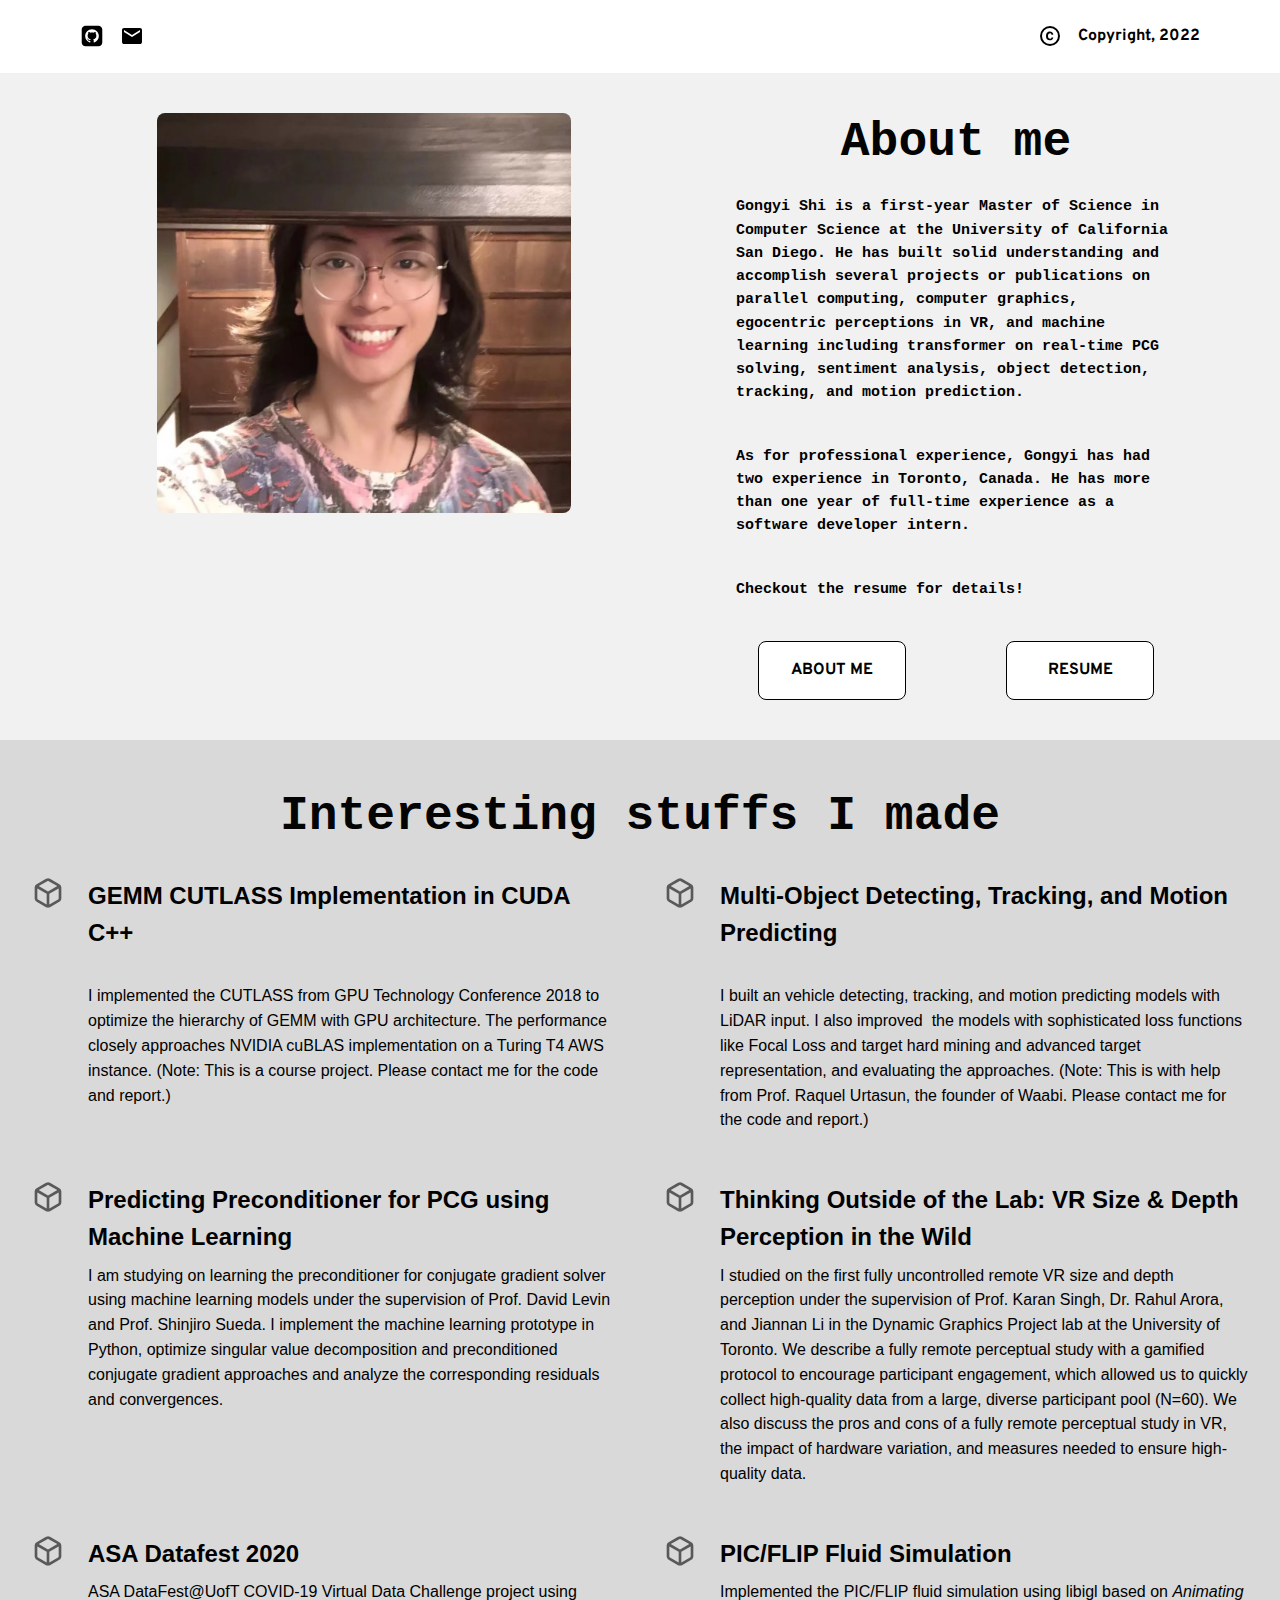
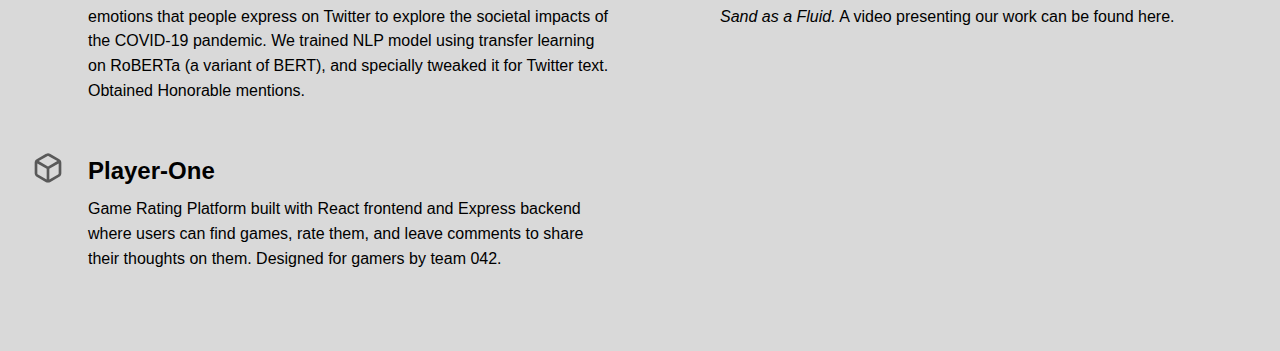
==== commit c0b388bc: "Update index.html" ====
--- a/index.html
+++ b/index.html
@@ -93,7 +93,6 @@
             <div class="home-hero-text-container">
               <h1 class="home-heading">About me</h1>
               <span class="home-text">
-                <span>
                   Gongyi Shi is a first-year Master of Science in Computer
                   Science at the University of California San Diego. He has
                   built solid understanding and accomplish several projects or
@@ -101,13 +100,14 @@
                   egocentric perceptions in VR, and machine learning including
                   transformer on real-time PCG solving, sentiment analysis,
                   object detection, tracking, and motion prediction.
-                  
-                  As for professional experience, Gongyi has had two experience
-                  in Toronto, Canada. He has more than one year of full-time 
-                  experience as a software developer intern.
-                  
-                  Checkout the resume for details! 
-                </span>
+              </span>
+              <span class="home-text">
+                As for professional experience, Gongyi has had two experience
+                in Toronto, Canada. He has more than one year of full-time 
+                experience as a software developer intern.
+              </span>
+              <span class="home-text">
+                Checkout the resume for details! 
               </span>
               <div class="home-cta-btn-container">
                 <a href="aboutme.html" class="home-cta-btn button anchor">
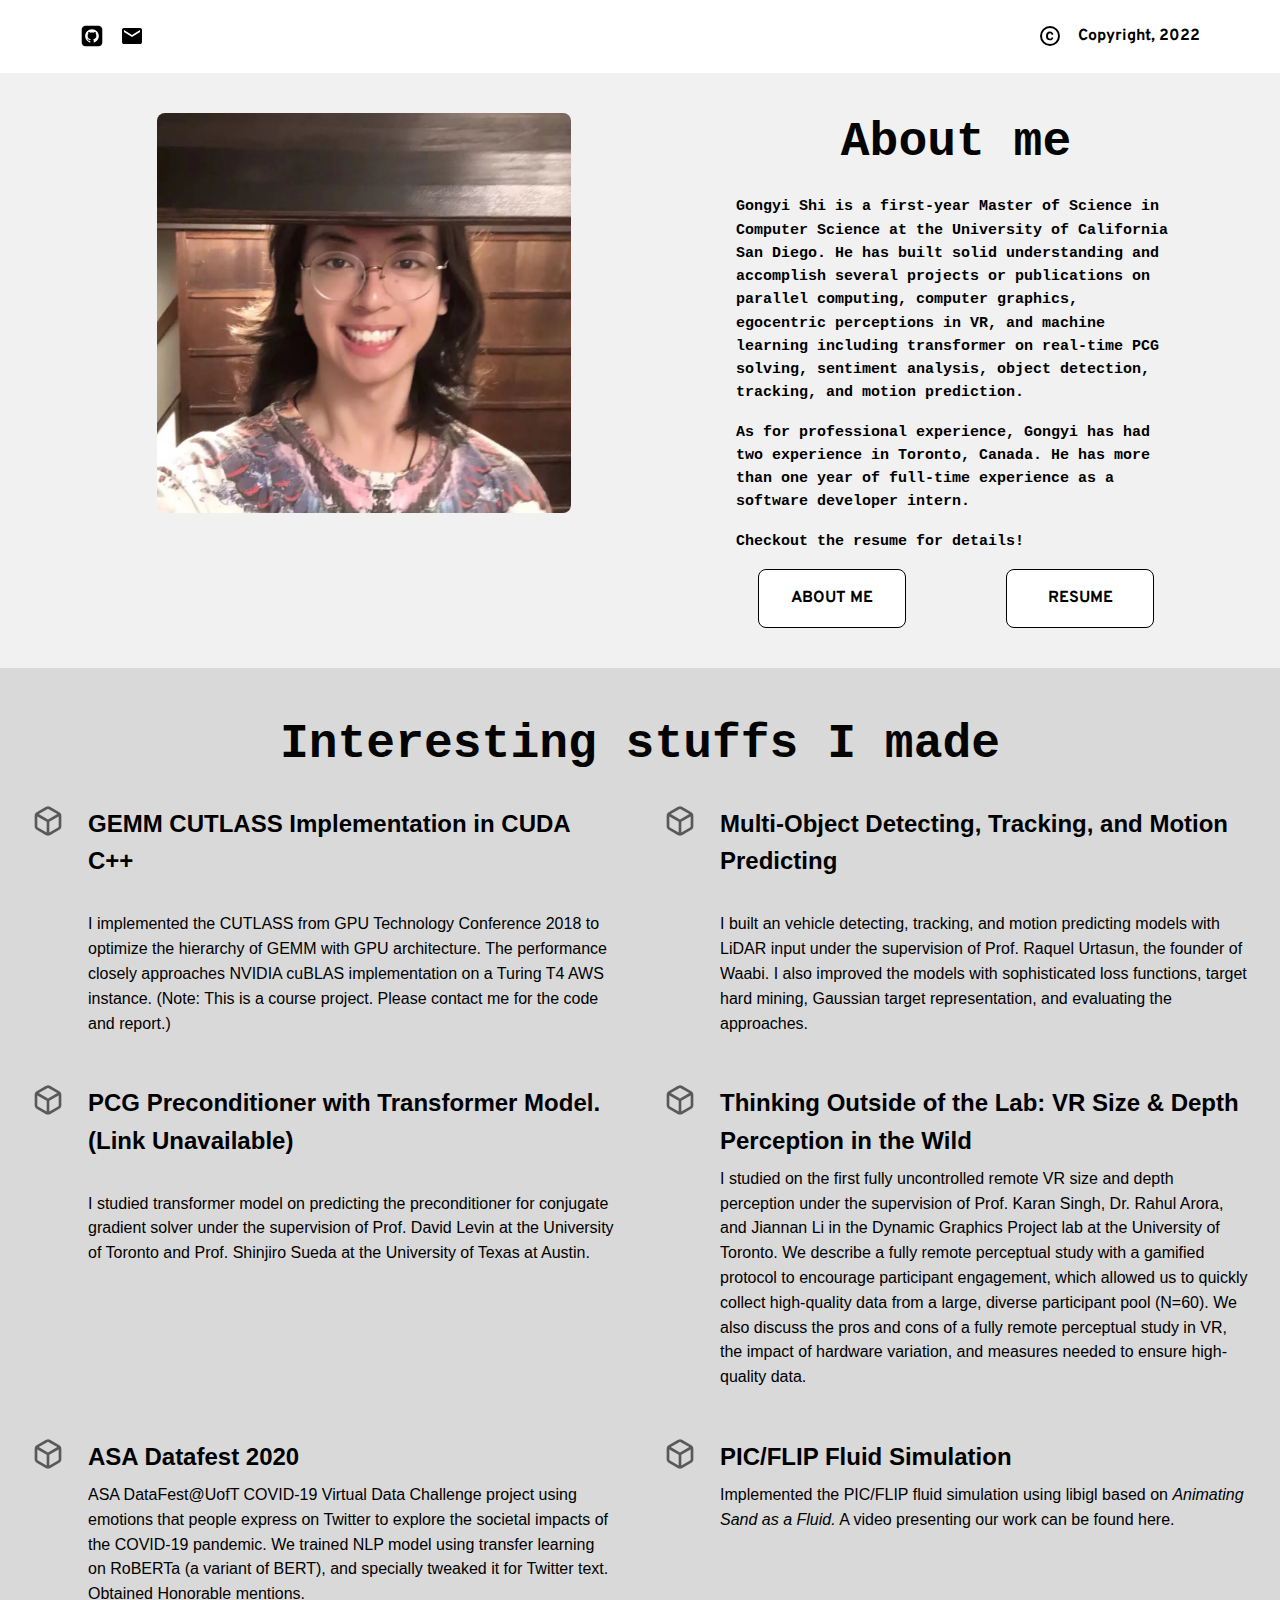
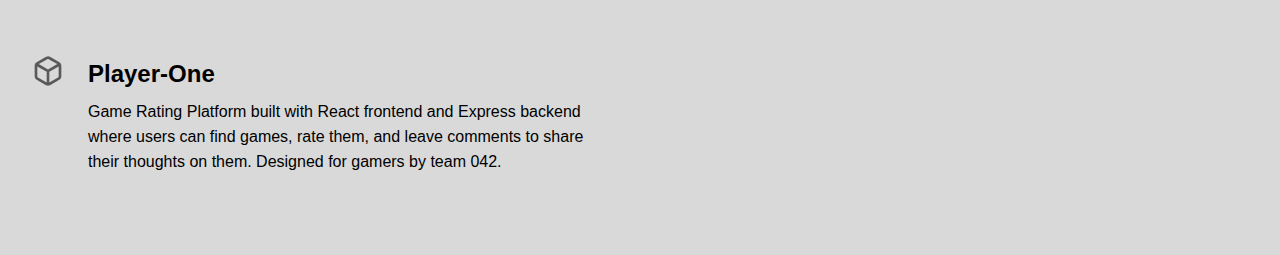
==== commit dd89e790: "Update index.html" ====
--- a/index.html
+++ b/index.html
@@ -168,7 +168,7 @@
                   <div class="feature-card22-container">
                     <h2 class="feature-card22-text">
                       <span>
-                        <a href="http://www.cs.toronto.edu/~urtasun/courses/CSC490H1/CSC490H1_Winter22.html#introduction/", target="_blank">
+                        <a href="https://github.com/koichishi/3D-Object-Detection-Tracking-Motion-Forecasting/", target="_blank">
                           ​Multi-Object Detecting, Tracking, and Motion Predicting
                         </a>
                       </span>
@@ -176,12 +176,11 @@
                     <span class="feature-card22-text1">
                       <span>
                         <br/>​I built an vehicle detecting, tracking, and motion 
-                        predicting models with LiDAR input. I also improved 
-                        the models with sophisticated loss functions like Focal 
-                        Loss and target hard mining and advanced target 
-                        representation, and evaluating the approaches.
-                        (Note: This is with help from Prof. Raquel Urtasun, the 
-                        founder of Waabi. Please contact me for the code and report.)
+                        predicting models with LiDAR input under the supervision
+                        of Prof. Raquel Urtasun, the founder of Waabi. I also 
+                        improved the models with sophisticated loss functions, 
+                        target hard mining, Gaussian target representation, 
+                        and evaluating the approaches.
                       </span>
                     </span>
                   </div>
@@ -199,20 +198,17 @@
                   <div class="feature-card22-container">
                     <h2 class="feature-card22-text">
                       <span>
-                        ​Predicting Preconditioner for PCG using Machine
-                        Learning
-                      </span>
-                    </h2>
-                    <span class="feature-card22-text1">
-                      <span>
-                        I am studying on learning the preconditioner for
-                        conjugate gradient solver using machine learning models
-                        under the supervision of Prof. David Levin and Prof.
-                        Shinjiro Sueda. I implement the machine learning
-                        prototype in Python, optimize singular value
-                        decomposition and preconditioned conjugate gradient
-                        approaches and analyze the corresponding residuals and
-                        convergences.
+                        ​PCG Preconditioner with Transformer Model.
+                        (Link Unavailable)
+                      </span>
+                    </h2>
+                    <span class="feature-card22-text1">
+                      <span>
+                        <br/>​
+                        I studied transformer model on predicting the preconditioner 
+                        for conjugate gradient solver under the supervision of 
+                        Prof. David Levin at the University of Toronto and 
+                        Prof. Shinjiro Sueda at the University of Texas at Austin.
                       </span>
                     </span>
                   </div>
--- a/home.css
+++ b/home.css
@@ -123,7 +123,7 @@
   width: 100%;
   font-weight: 600;
   line-height: 1.55;
-  margin-bottom: var(--dl-space-space-fiveunits);
+  margin-bottom: var(--dl-space-space-doubleunit);
   letter-spacing: 2;
   text-transform: none;
   text-decoration: none;
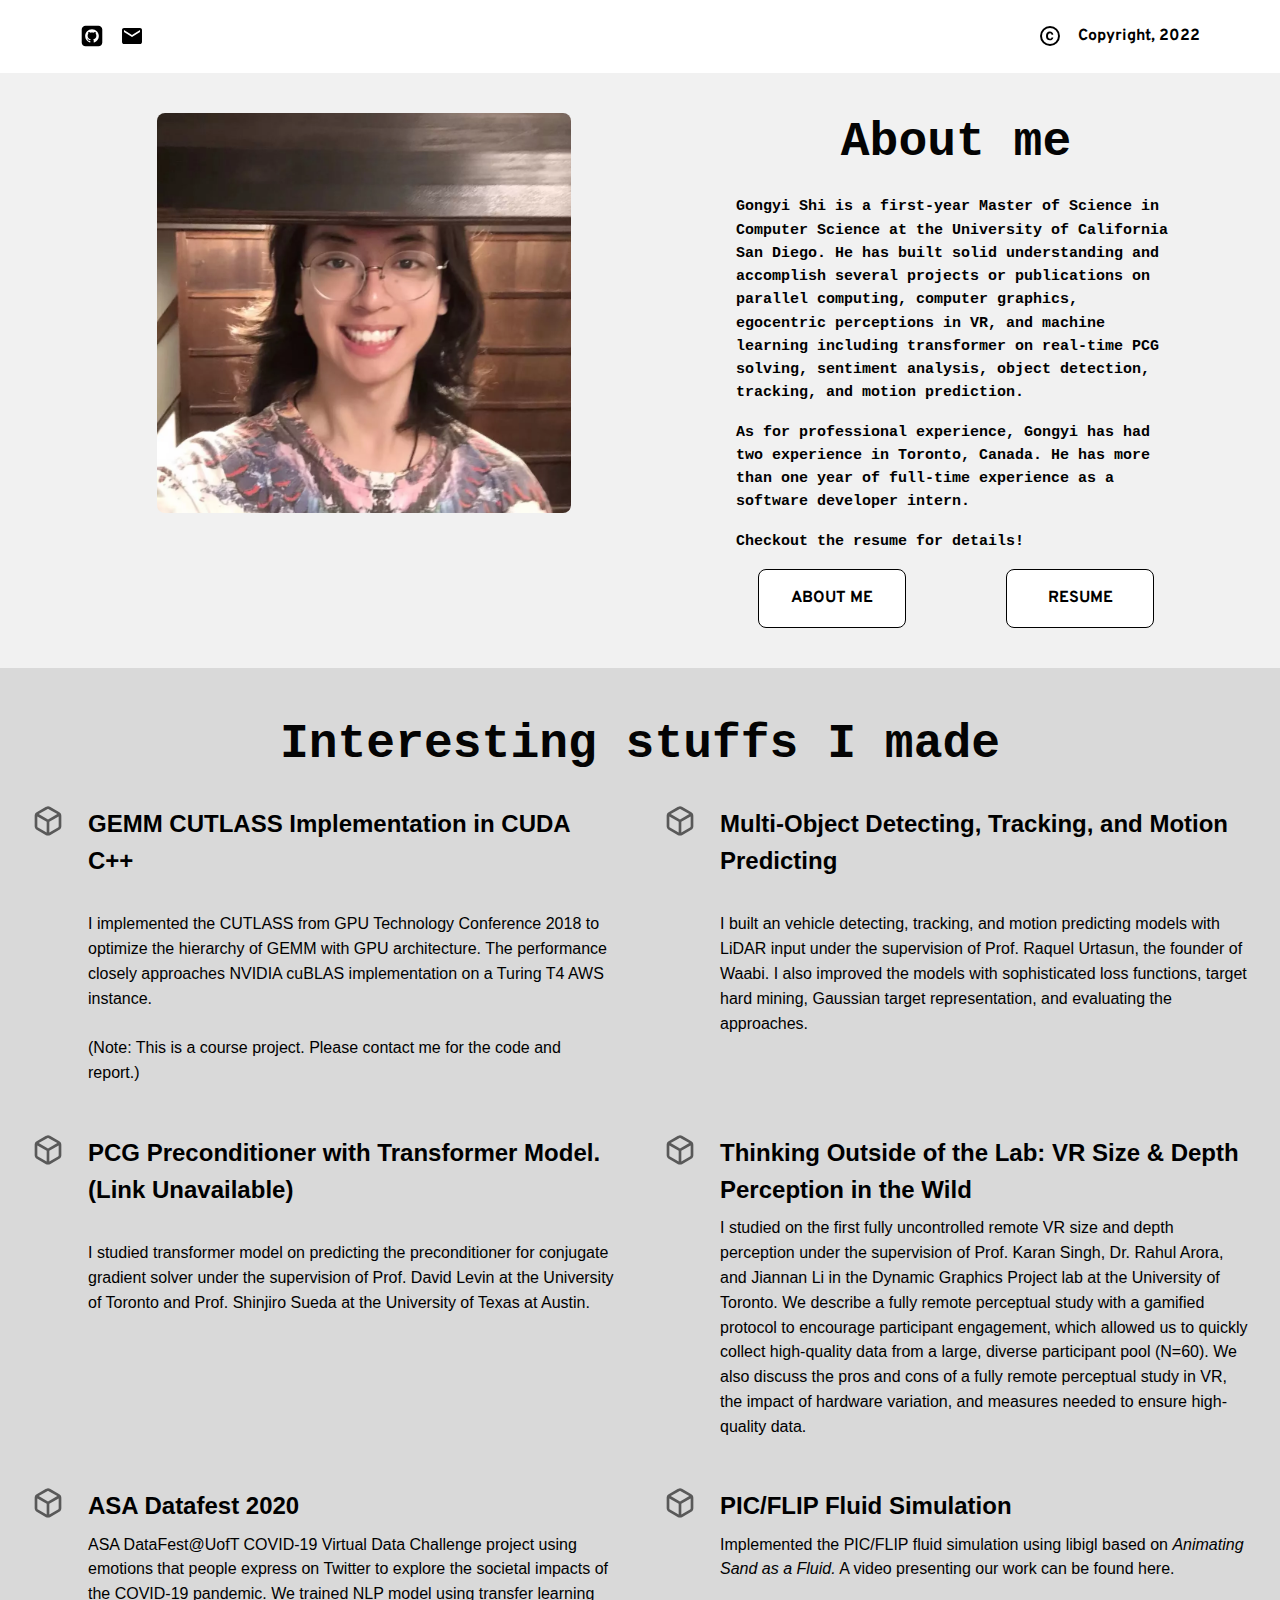
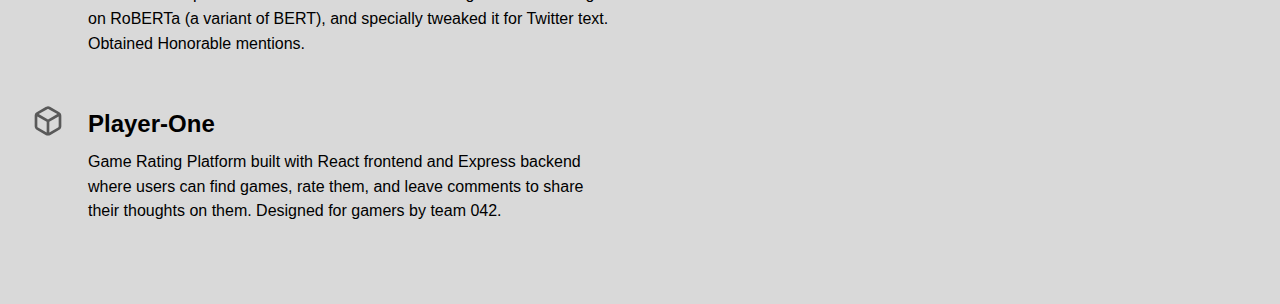
==== commit 210bb628: "Update index.html" ====
--- a/index.html
+++ b/index.html
@@ -149,7 +149,7 @@
                       Conference 2018 to optimize the hierarchy of GEMM with GPU 
                       architecture. The performance closely approaches NVIDIA cuBLAS 
                       implementation on a Turing T4 AWS instance.
-                      (Note: This is a course project. Please contact me for the 
+                      <br/><br/>(Note: This is a course project. Please contact me for the 
                       code and report.)
                     </span>
                   </span>
@@ -199,7 +199,7 @@
                     <h2 class="feature-card22-text">
                       <span>
                         ​PCG Preconditioner with Transformer Model.
-                        (Link Unavailable)
+                        <br/> (Link Unavailable)
                       </span>
                     </h2>
                     <span class="feature-card22-text1">
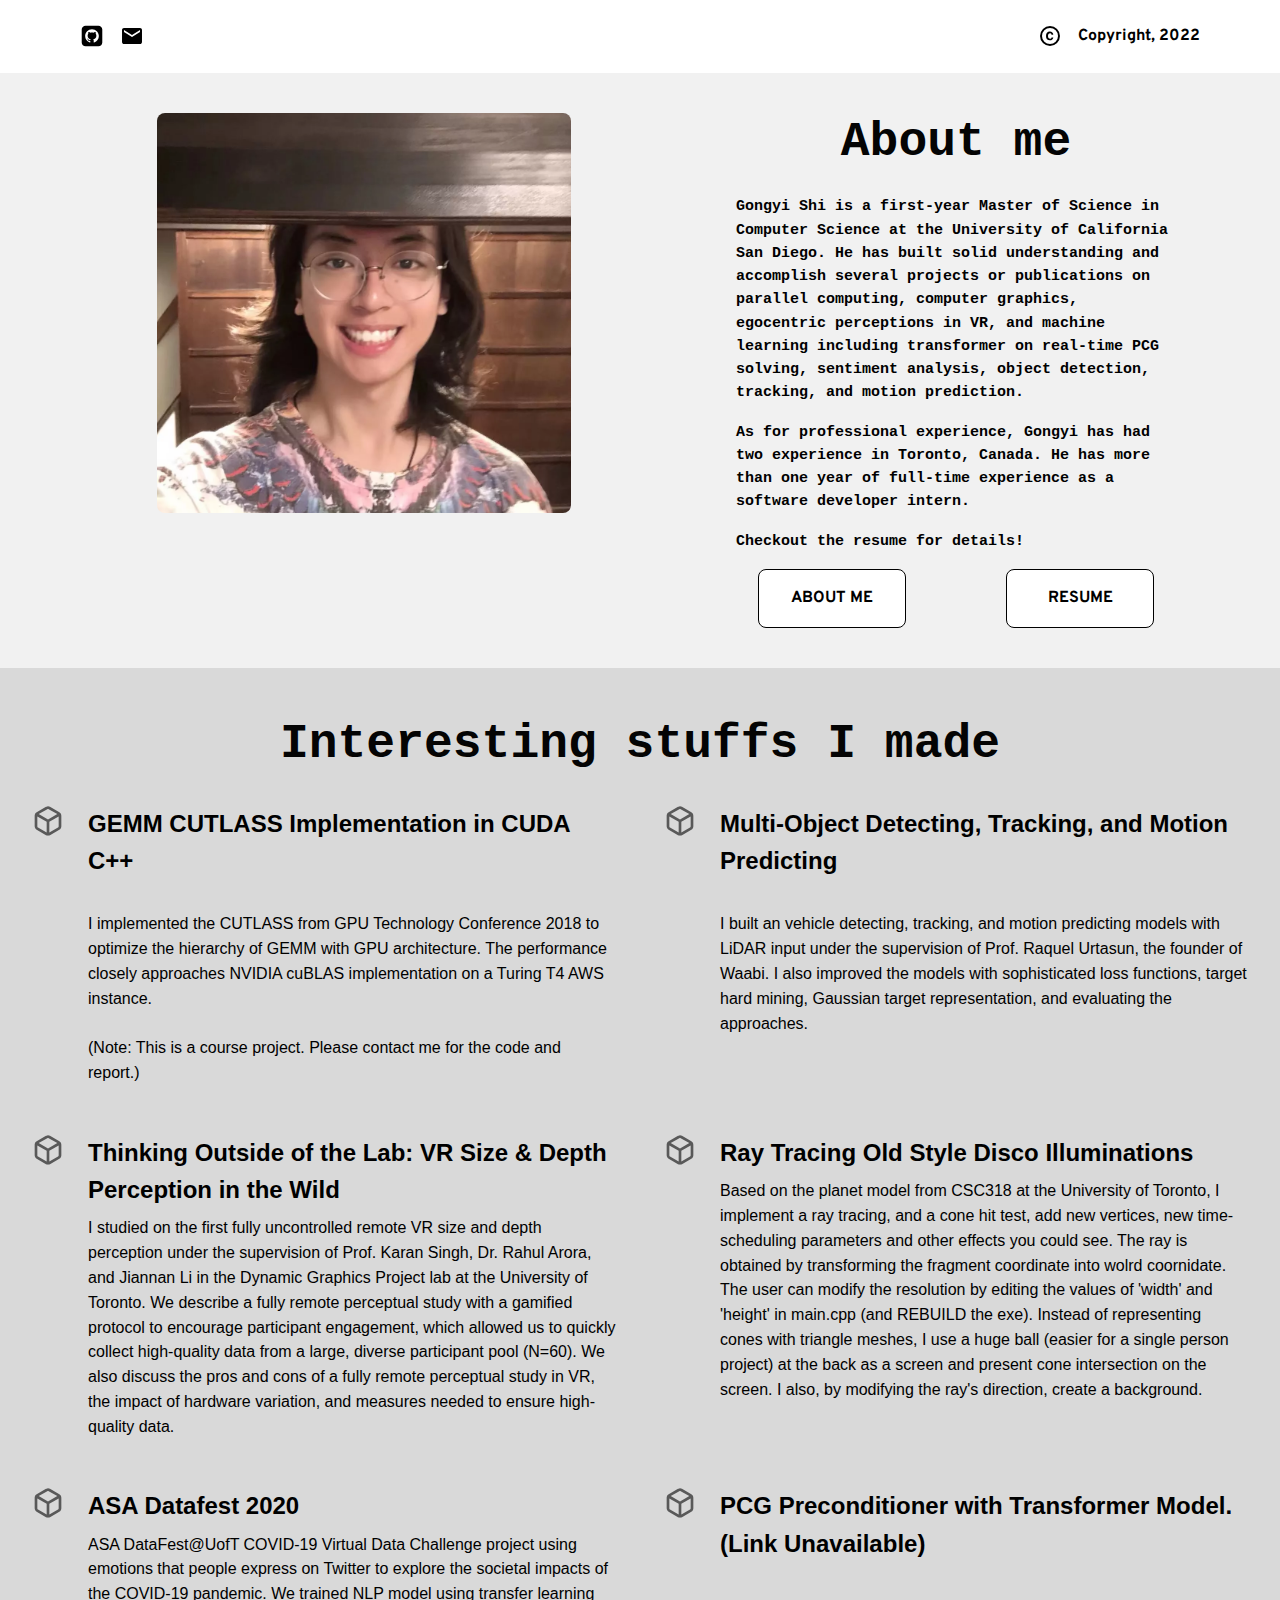
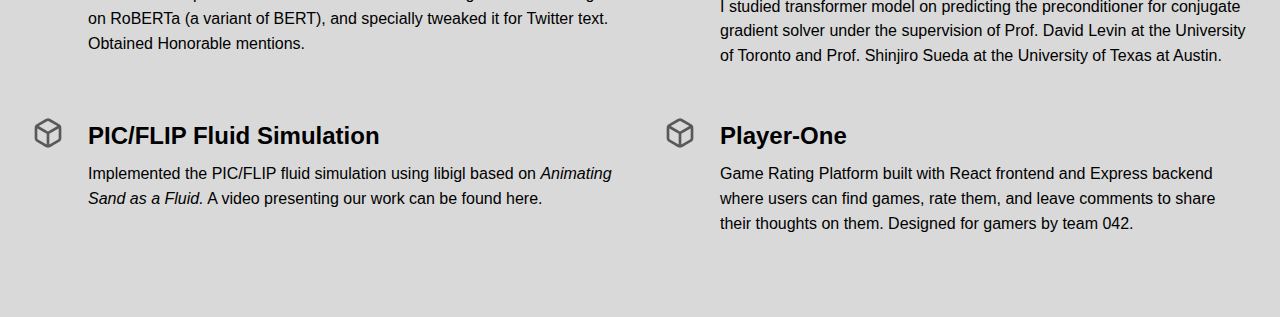
==== commit 08dfc60d: "Update index.html" ====
--- a/index.html
+++ b/index.html
@@ -186,71 +186,77 @@
                   </div>
                 </div>
                 <div
-                  class="
-                    feature-card22-feature-card feature-card22-root-class-name
-                  "
-                >
-                  <svg viewBox="0 0 1024 1024" class="feature-card22-icon">
-                    <path
-                      d="M809.003 291.328l-297.003 171.819-297.003-171.819 275.456-157.397c4.779-2.731 9.899-4.48 15.147-5.333 9.301-1.451 18.987 0.128 27.904 5.291zM491.776 979.669c6.016 3.243 12.928 5.077 20.224 5.077 7.381 0 14.336-1.877 20.395-5.163 15.189-2.475 29.909-7.68 43.392-15.36l298.709-170.709c26.368-15.232 45.269-38.315 55.424-64.597 5.675-14.592 8.619-30.165 8.747-46.251v-341.333c0-20.395-4.821-39.723-13.397-56.917-0.939-3.029-2.219-5.973-3.883-8.832-1.963-3.371-4.267-6.357-6.912-8.96-1.323-1.835-2.731-3.669-4.139-5.419-9.813-12.203-21.845-22.528-35.456-30.507l-299.051-170.88c-26.027-15.019-55.467-19.84-83.328-15.531-15.531 2.432-30.507 7.637-44.288 15.488l-298.709 170.709c-16.341 9.429-29.824 21.888-40.149 36.267-2.56 2.56-4.864 5.547-6.784 8.832-1.664 2.901-2.987 5.888-3.925 8.96-1.707 3.456-3.243 6.955-4.608 10.496-5.632 14.635-8.576 30.208-8.704 45.995v341.632c0.043 30.293 10.581 58.197 28.331 80.128 9.813 12.203 21.845 22.528 35.456 30.507l299.051 170.88c13.824 7.979 28.587 13.099 43.605 15.445zM469.333 537.045v340.949l-277.12-158.336c-4.736-2.773-8.832-6.315-12.16-10.411-5.931-7.381-9.387-16.512-9.387-26.581v-318.379zM554.667 877.995v-340.949l298.667-172.757v318.379c-0.043 5.163-1.067 10.496-2.987 15.445-3.413 8.789-9.6 16.384-18.176 21.333z"
-                    ></path>
-                  </svg>
-                  <div class="feature-card22-container">
-                    <h2 class="feature-card22-text">
-                      <span>
-                        ​PCG Preconditioner with Transformer Model.
-                        <br/> (Link Unavailable)
-                      </span>
-                    </h2>
-                    <span class="feature-card22-text1">
-                      <span>
-                        <br/>​
-                        I studied transformer model on predicting the preconditioner 
-                        for conjugate gradient solver under the supervision of 
-                        Prof. David Levin at the University of Toronto and 
-                        Prof. Shinjiro Sueda at the University of Texas at Austin.
-                      </span>
-                    </span>
-                  </div>
-                </div>
-                <div
-                  class="
-                    feature-card22-feature-card feature-card22-root-class-name
-                  "
-                >
-                  <svg viewBox="0 0 1024 1024" class="feature-card22-icon">
-                    <path
-                      d="M809.003 291.328l-297.003 171.819-297.003-171.819 275.456-157.397c4.779-2.731 9.899-4.48 15.147-5.333 9.301-1.451 18.987 0.128 27.904 5.291zM491.776 979.669c6.016 3.243 12.928 5.077 20.224 5.077 7.381 0 14.336-1.877 20.395-5.163 15.189-2.475 29.909-7.68 43.392-15.36l298.709-170.709c26.368-15.232 45.269-38.315 55.424-64.597 5.675-14.592 8.619-30.165 8.747-46.251v-341.333c0-20.395-4.821-39.723-13.397-56.917-0.939-3.029-2.219-5.973-3.883-8.832-1.963-3.371-4.267-6.357-6.912-8.96-1.323-1.835-2.731-3.669-4.139-5.419-9.813-12.203-21.845-22.528-35.456-30.507l-299.051-170.88c-26.027-15.019-55.467-19.84-83.328-15.531-15.531 2.432-30.507 7.637-44.288 15.488l-298.709 170.709c-16.341 9.429-29.824 21.888-40.149 36.267-2.56 2.56-4.864 5.547-6.784 8.832-1.664 2.901-2.987 5.888-3.925 8.96-1.707 3.456-3.243 6.955-4.608 10.496-5.632 14.635-8.576 30.208-8.704 45.995v341.632c0.043 30.293 10.581 58.197 28.331 80.128 9.813 12.203 21.845 22.528 35.456 30.507l299.051 170.88c13.824 7.979 28.587 13.099 43.605 15.445zM469.333 537.045v340.949l-277.12-158.336c-4.736-2.773-8.832-6.315-12.16-10.411-5.931-7.381-9.387-16.512-9.387-26.581v-318.379zM554.667 877.995v-340.949l298.667-172.757v318.379c-0.043 5.163-1.067 10.496-2.987 15.445-3.413 8.789-9.6 16.384-18.176 21.333z"
-                    ></path>
-                  </svg>
-                  <div class="feature-card22-container">
-                    <h2 class="feature-card22-text">
-                      <span>
-                        <a href="https://arxiv.org/abs/2105.00584", target="_blank">
-                          Thinking Outside of the Lab: VR Size & Depth Perception
-                        in the Wild
-                        </a>
-                      </span>
-                    </h2>
-                    <span class="feature-card22-text1">
-                      <span>
-                        I studied on the first fully
-                        uncontrolled remote VR size and depth perception under
-                        the supervision of Prof. Karan Singh, Dr. Rahul Arora,
-                        and Jiannan Li in the Dynamic Graphics Project lab at
-                        the University of Toronto. We describe a fully remote
-                        perceptual study with a gamified protocol to encourage
-                        participant engagement, which allowed us to quickly
-                        collect high-quality data from a large, diverse
-                        participant pool (N=60). We also discuss the pros and
-                        cons of a fully remote perceptual study in VR, the
-                        impact of hardware variation, and measures needed to
-                        ensure high-quality data.
-                      </span>
-                    </span>
-                  </div>
-                </div>
-                <div
+                class="
+                  feature-card22-feature-card feature-card22-root-class-name
+                "
+              >
+                <svg viewBox="0 0 1024 1024" class="feature-card22-icon">
+                  <path
+                    d="M809.003 291.328l-297.003 171.819-297.003-171.819 275.456-157.397c4.779-2.731 9.899-4.48 15.147-5.333 9.301-1.451 18.987 0.128 27.904 5.291zM491.776 979.669c6.016 3.243 12.928 5.077 20.224 5.077 7.381 0 14.336-1.877 20.395-5.163 15.189-2.475 29.909-7.68 43.392-15.36l298.709-170.709c26.368-15.232 45.269-38.315 55.424-64.597 5.675-14.592 8.619-30.165 8.747-46.251v-341.333c0-20.395-4.821-39.723-13.397-56.917-0.939-3.029-2.219-5.973-3.883-8.832-1.963-3.371-4.267-6.357-6.912-8.96-1.323-1.835-2.731-3.669-4.139-5.419-9.813-12.203-21.845-22.528-35.456-30.507l-299.051-170.88c-26.027-15.019-55.467-19.84-83.328-15.531-15.531 2.432-30.507 7.637-44.288 15.488l-298.709 170.709c-16.341 9.429-29.824 21.888-40.149 36.267-2.56 2.56-4.864 5.547-6.784 8.832-1.664 2.901-2.987 5.888-3.925 8.96-1.707 3.456-3.243 6.955-4.608 10.496-5.632 14.635-8.576 30.208-8.704 45.995v341.632c0.043 30.293 10.581 58.197 28.331 80.128 9.813 12.203 21.845 22.528 35.456 30.507l299.051 170.88c13.824 7.979 28.587 13.099 43.605 15.445zM469.333 537.045v340.949l-277.12-158.336c-4.736-2.773-8.832-6.315-12.16-10.411-5.931-7.381-9.387-16.512-9.387-26.581v-318.379zM554.667 877.995v-340.949l298.667-172.757v318.379c-0.043 5.163-1.067 10.496-2.987 15.445-3.413 8.789-9.6 16.384-18.176 21.333z"
+                  ></path>
+                </svg>
+                <div class="feature-card22-container">
+                  <h2 class="feature-card22-text">
+                    <span>
+                      <a href="https://arxiv.org/abs/2105.00584", target="_blank">
+                        Thinking Outside of the Lab: VR Size & Depth Perception
+                      in the Wild
+                      </a>
+                    </span>
+                  </h2>
+                  <span class="feature-card22-text1">
+                    <span>
+                      I studied on the first fully
+                      uncontrolled remote VR size and depth perception under
+                      the supervision of Prof. Karan Singh, Dr. Rahul Arora,
+                      and Jiannan Li in the Dynamic Graphics Project lab at
+                      the University of Toronto. We describe a fully remote
+                      perceptual study with a gamified protocol to encourage
+                      participant engagement, which allowed us to quickly
+                      collect high-quality data from a large, diverse
+                      participant pool (N=60). We also discuss the pros and
+                      cons of a fully remote perceptual study in VR, the
+                      impact of hardware variation, and measures needed to
+                      ensure high-quality data.
+                    </span>
+                  </span>
+                </div>
+              </div>
+                <div
+                class="
+                  feature-card22-feature-card feature-card22-root-class-name
+                "
+              >
+                <svg viewBox="0 0 1024 1024" class="feature-card22-icon">
+                  <path
+                    d="M809.003 291.328l-297.003 171.819-297.003-171.819 275.456-157.397c4.779-2.731 9.899-4.48 15.147-5.333 9.301-1.451 18.987 0.128 27.904 5.291zM491.776 979.669c6.016 3.243 12.928 5.077 20.224 5.077 7.381 0 14.336-1.877 20.395-5.163 15.189-2.475 29.909-7.68 43.392-15.36l298.709-170.709c26.368-15.232 45.269-38.315 55.424-64.597 5.675-14.592 8.619-30.165 8.747-46.251v-341.333c0-20.395-4.821-39.723-13.397-56.917-0.939-3.029-2.219-5.973-3.883-8.832-1.963-3.371-4.267-6.357-6.912-8.96-1.323-1.835-2.731-3.669-4.139-5.419-9.813-12.203-21.845-22.528-35.456-30.507l-299.051-170.88c-26.027-15.019-55.467-19.84-83.328-15.531-15.531 2.432-30.507 7.637-44.288 15.488l-298.709 170.709c-16.341 9.429-29.824 21.888-40.149 36.267-2.56 2.56-4.864 5.547-6.784 8.832-1.664 2.901-2.987 5.888-3.925 8.96-1.707 3.456-3.243 6.955-4.608 10.496-5.632 14.635-8.576 30.208-8.704 45.995v341.632c0.043 30.293 10.581 58.197 28.331 80.128 9.813 12.203 21.845 22.528 35.456 30.507l299.051 170.88c13.824 7.979 28.587 13.099 43.605 15.445zM469.333 537.045v340.949l-277.12-158.336c-4.736-2.773-8.832-6.315-12.16-10.411-5.931-7.381-9.387-16.512-9.387-26.581v-318.379zM554.667 877.995v-340.949l298.667-172.757v318.379c-0.043 5.163-1.067 10.496-2.987 15.445-3.413 8.789-9.6 16.384-18.176 21.333z"
+                  ></path>
+                </svg>
+                <div class="feature-card22-container">
+                  <h2 class="feature-card22-text">
+                    <span>
+                      <a href="https://github.com/koichishi/Simple-Ray-Tracing-Project", target="_blank">
+                        Ray Tracing Old Style Disco Illuminations
+                      </a>
+                    </span>
+                  </h2>
+                  <span class="feature-card22-text1">
+                    <span>
+                      Based on the planet model from CSC318 at the University of Toronto, 
+                      I implement a ray tracing, and a cone hit test, add new vertices, new 
+                      time-scheduling parameters and other effects you could see. The ray is 
+                      obtained by transforming the fragment coordinate into wolrd coornidate. 
+                      The user can modify the resolution by editing the values of 'width' and 
+                      'height' in main.cpp (and REBUILD the exe). Instead of representing cones 
+                      with triangle meshes, I use a huge ball (easier for a single person project)
+                       at the back as a screen and present cone intersection on the screen. 
+                       I also, by modifying the ray's direction, create a background.
+                    </span>
+                  </span>
+                </div>
+              </div>
+
+              <div
                   class="
                     feature-card22-feature-card feature-card22-root-class-name
                   "
@@ -279,7 +285,36 @@
                       </span>
                     </span>
                   </div>
-                </div>
+              </div>
+              
+                <div
+                class="
+                  feature-card22-feature-card feature-card22-root-class-name
+                "
+              >
+                <svg viewBox="0 0 1024 1024" class="feature-card22-icon">
+                  <path
+                    d="M809.003 291.328l-297.003 171.819-297.003-171.819 275.456-157.397c4.779-2.731 9.899-4.48 15.147-5.333 9.301-1.451 18.987 0.128 27.904 5.291zM491.776 979.669c6.016 3.243 12.928 5.077 20.224 5.077 7.381 0 14.336-1.877 20.395-5.163 15.189-2.475 29.909-7.68 43.392-15.36l298.709-170.709c26.368-15.232 45.269-38.315 55.424-64.597 5.675-14.592 8.619-30.165 8.747-46.251v-341.333c0-20.395-4.821-39.723-13.397-56.917-0.939-3.029-2.219-5.973-3.883-8.832-1.963-3.371-4.267-6.357-6.912-8.96-1.323-1.835-2.731-3.669-4.139-5.419-9.813-12.203-21.845-22.528-35.456-30.507l-299.051-170.88c-26.027-15.019-55.467-19.84-83.328-15.531-15.531 2.432-30.507 7.637-44.288 15.488l-298.709 170.709c-16.341 9.429-29.824 21.888-40.149 36.267-2.56 2.56-4.864 5.547-6.784 8.832-1.664 2.901-2.987 5.888-3.925 8.96-1.707 3.456-3.243 6.955-4.608 10.496-5.632 14.635-8.576 30.208-8.704 45.995v341.632c0.043 30.293 10.581 58.197 28.331 80.128 9.813 12.203 21.845 22.528 35.456 30.507l299.051 170.88c13.824 7.979 28.587 13.099 43.605 15.445zM469.333 537.045v340.949l-277.12-158.336c-4.736-2.773-8.832-6.315-12.16-10.411-5.931-7.381-9.387-16.512-9.387-26.581v-318.379zM554.667 877.995v-340.949l298.667-172.757v318.379c-0.043 5.163-1.067 10.496-2.987 15.445-3.413 8.789-9.6 16.384-18.176 21.333z"
+                  ></path>
+                </svg>
+                <div class="feature-card22-container">
+                  <h2 class="feature-card22-text">
+                    <span>
+                      ​PCG Preconditioner with Transformer Model.
+                      <br/> (Link Unavailable)
+                    </span>
+                  </h2>
+                  <span class="feature-card22-text1">
+                    <span>
+                      <br/>​
+                      I studied transformer model on predicting the preconditioner 
+                      for conjugate gradient solver under the supervision of 
+                      Prof. David Levin at the University of Toronto and 
+                      Prof. Shinjiro Sueda at the University of Texas at Austin.
+                    </span>
+                  </span>
+                </div>
+              </div>
                 <div
                 class="
                   feature-card22-feature-card feature-card22-root-class-name
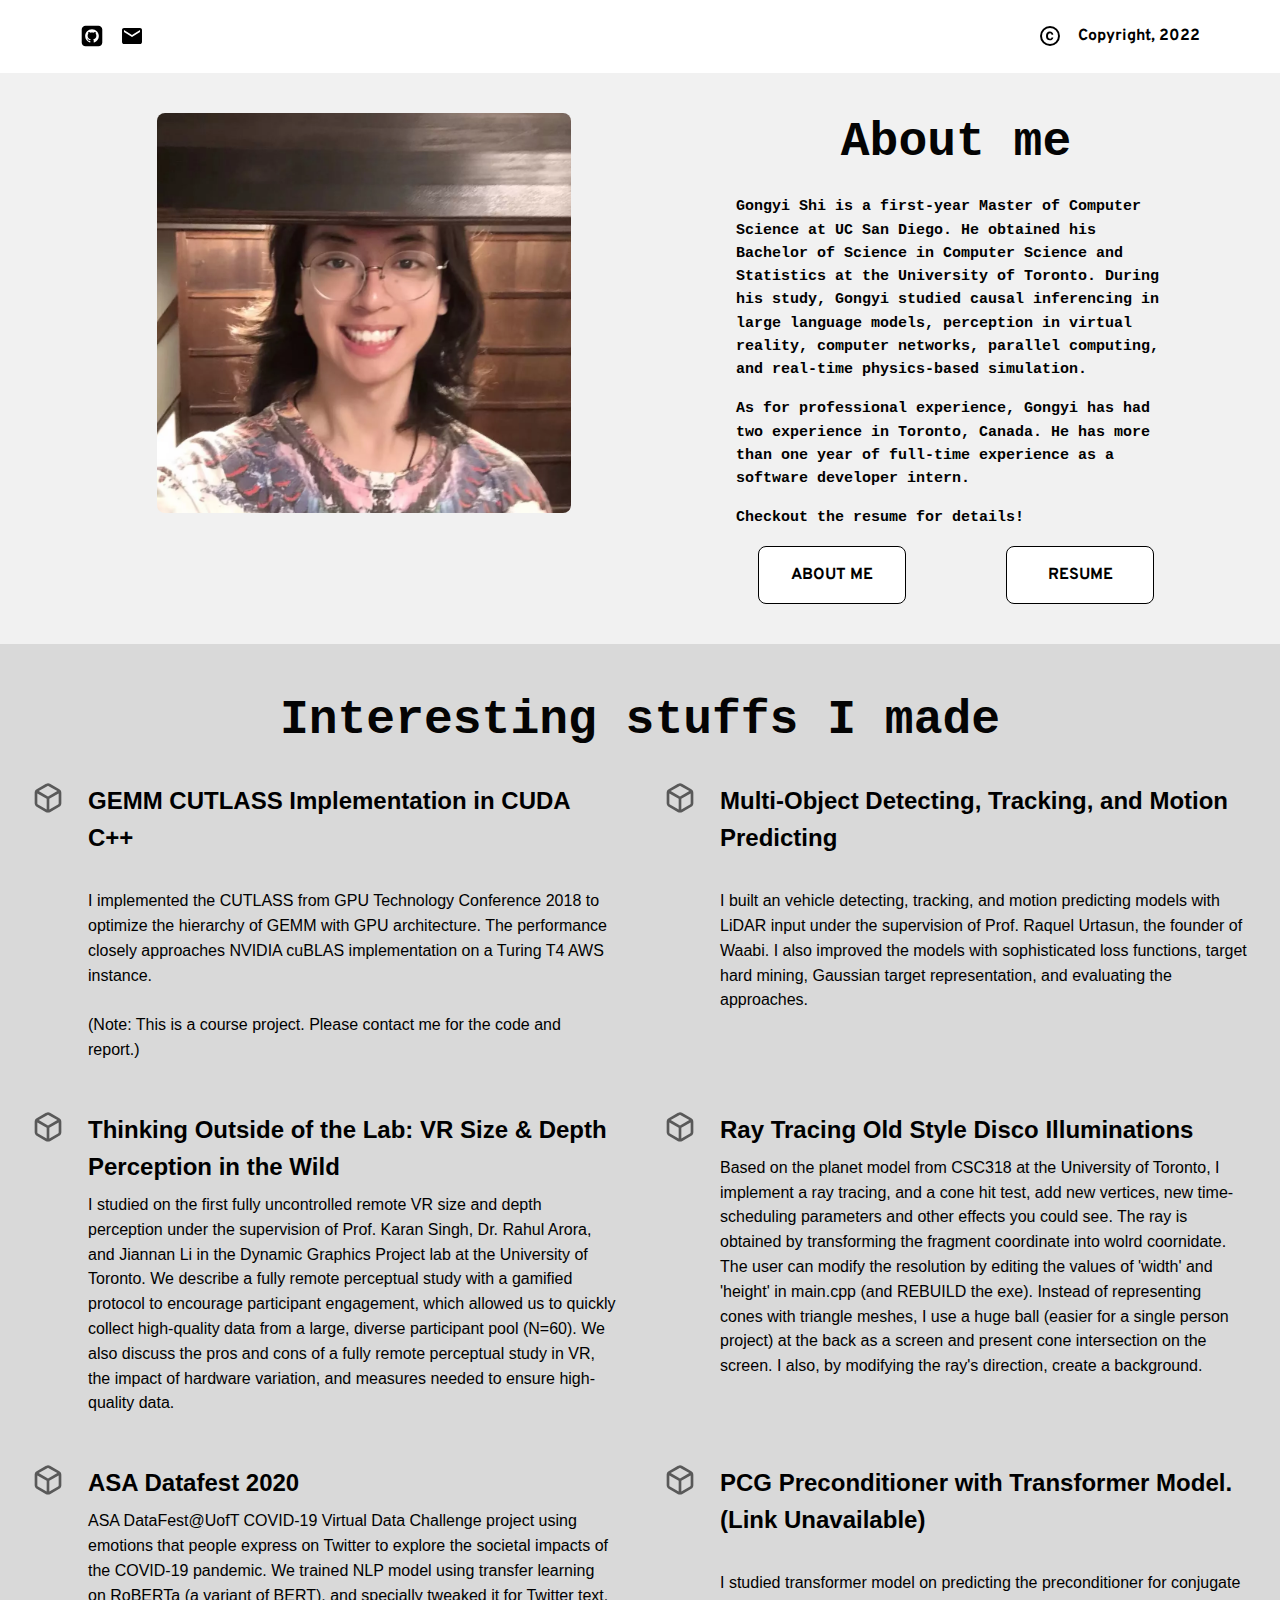
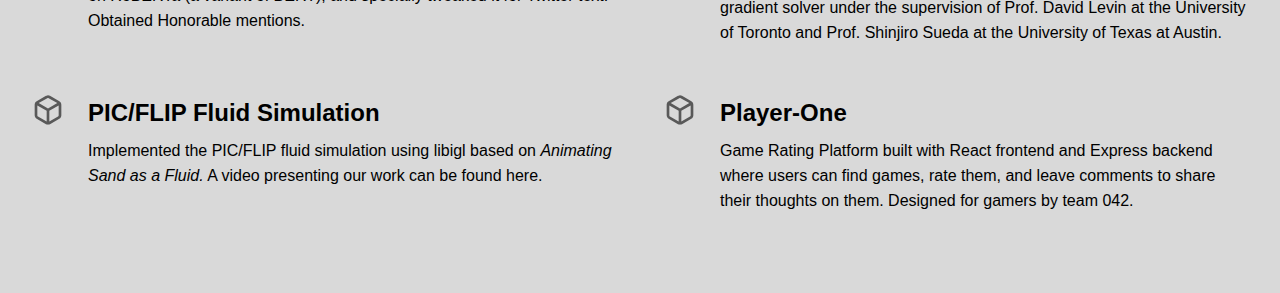
==== commit 086a733e: "Update index.html" ====
--- a/index.html
+++ b/index.html
@@ -93,13 +93,12 @@
             <div class="home-hero-text-container">
               <h1 class="home-heading">About me</h1>
               <span class="home-text">
-                  Gongyi Shi is a first-year Master of Science in Computer
-                  Science at the University of California San Diego. He has
-                  built solid understanding and accomplish several projects or
-                  publications on parallel computing, computer graphics,  
-                  egocentric perceptions in VR, and machine learning including
-                  transformer on real-time PCG solving, sentiment analysis,
-                  object detection, tracking, and motion prediction.
+                Gongyi Shi is a first-year Master of Computer Science at UC San
+                Diego. He obtained his Bachelor of Science in Computer Science 
+                and Statistics at the University of Toronto. During his study, 
+                Gongyi studied causal inferencing in large language models, 
+                perception in virtual reality, computer networks, parallel 
+                computing, and real-time physics-based simulation.
               </span>
               <span class="home-text">
                 As for professional experience, Gongyi has had two experience
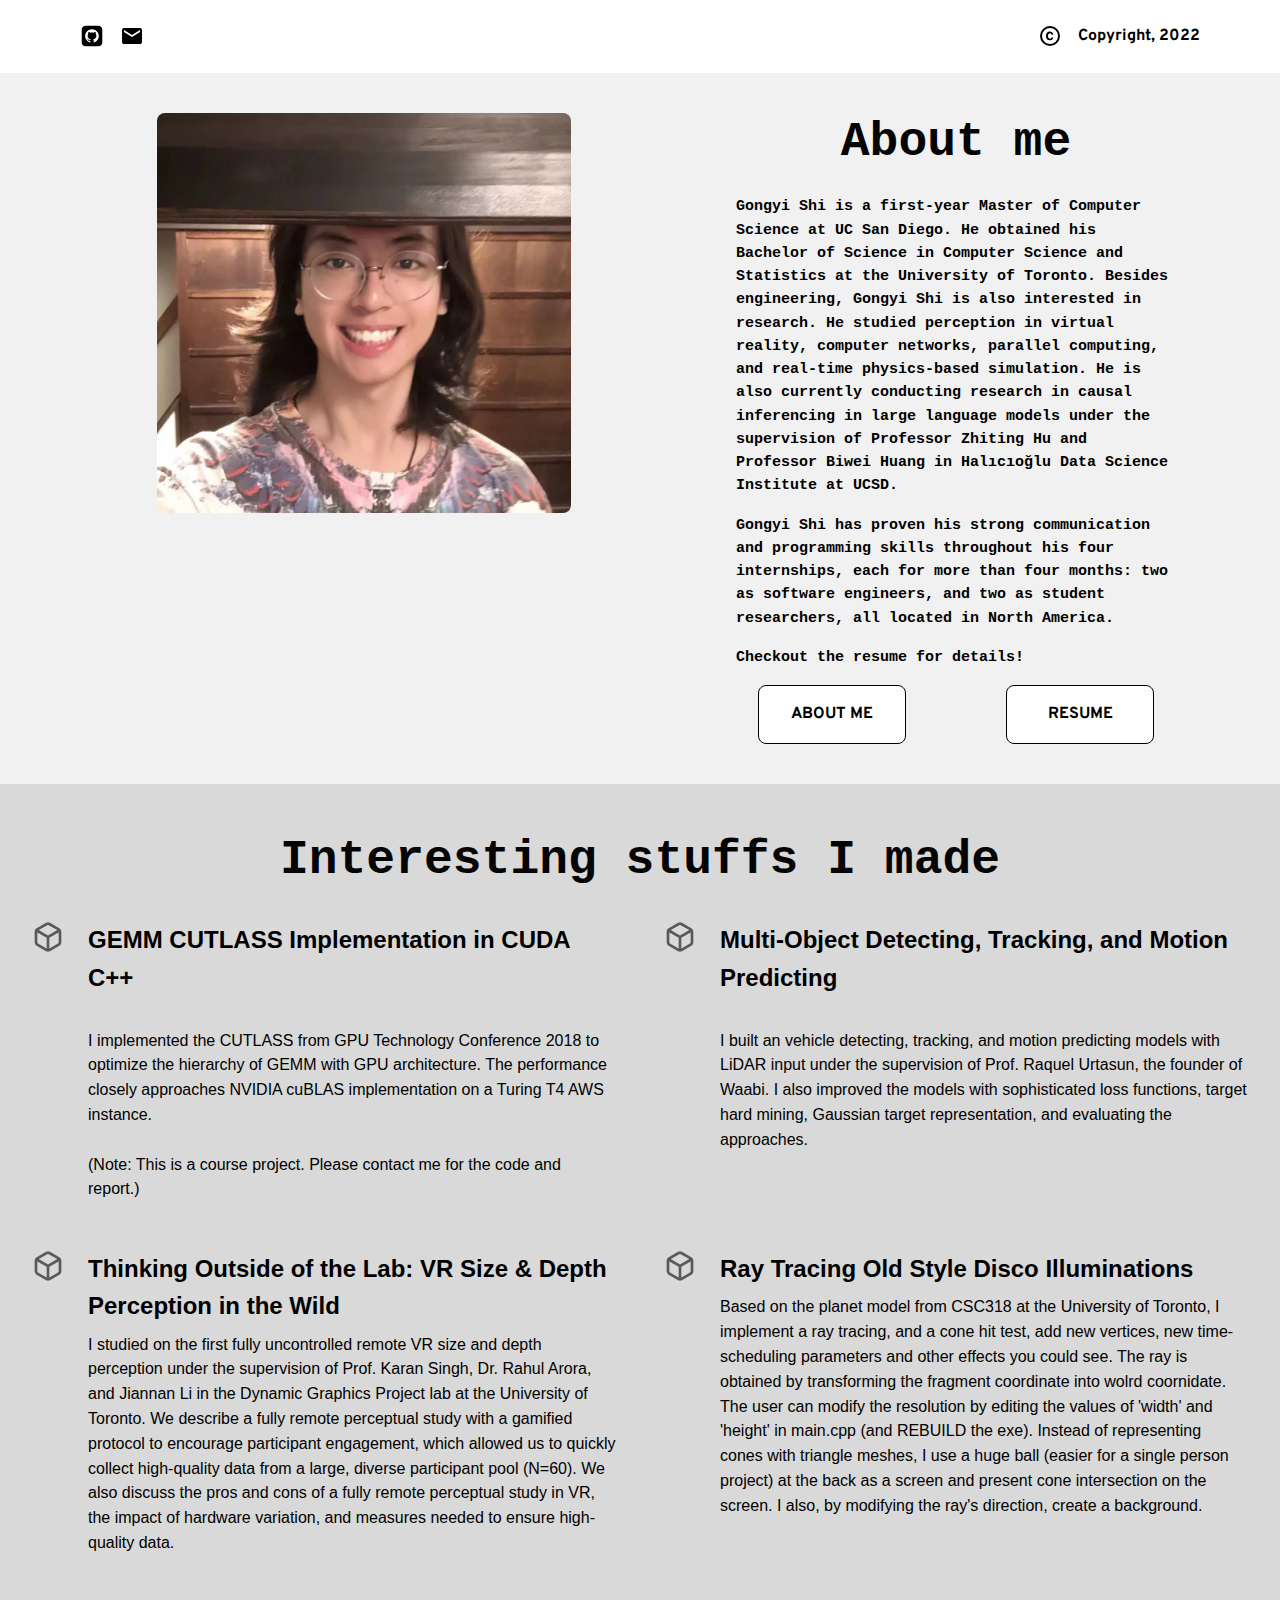
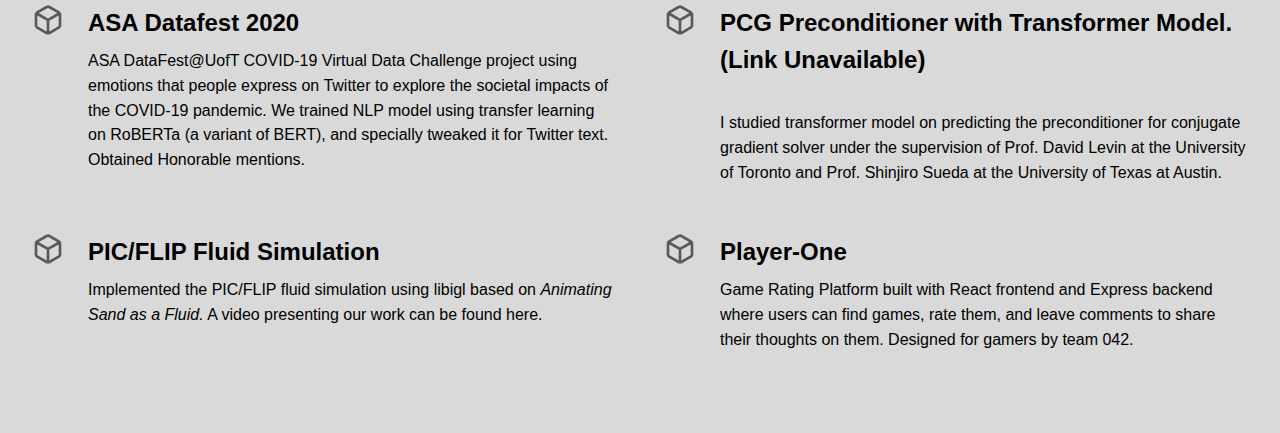
==== commit 41be052c: "Update index.html" ====
--- a/index.html
+++ b/index.html
@@ -93,17 +93,21 @@
             <div class="home-hero-text-container">
               <h1 class="home-heading">About me</h1>
               <span class="home-text">
-                Gongyi Shi is a first-year Master of Computer Science at UC San
+                Gongyi Shi is a first-year Master of Computer Science at UC San 
                 Diego. He obtained his Bachelor of Science in Computer Science 
-                and Statistics at the University of Toronto. During his study, 
-                Gongyi studied causal inferencing in large language models, 
-                perception in virtual reality, computer networks, parallel 
-                computing, and real-time physics-based simulation.
+                and Statistics at the University of Toronto. Besides engineering, 
+                Gongyi Shi is also interested in research. He studied perception 
+                in virtual reality, computer networks, parallel computing, and 
+                real-time physics-based simulation. He is also currently conducting 
+                research in causal inferencing in large language models under the 
+                supervision of Professor Zhiting Hu and Professor Biwei Huang in 
+                Halıcıoğlu Data Science Institute at UCSD. 
               </span>
               <span class="home-text">
-                As for professional experience, Gongyi has had two experience
-                in Toronto, Canada. He has more than one year of full-time 
-                experience as a software developer intern.
+                Gongyi Shi has proven his strong communication and programming skills 
+                throughout his four internships, each for more than four months: two 
+                as software engineers, and two as student researchers, all located in 
+                North America. 
               </span>
               <span class="home-text">
                 Checkout the resume for details! 
